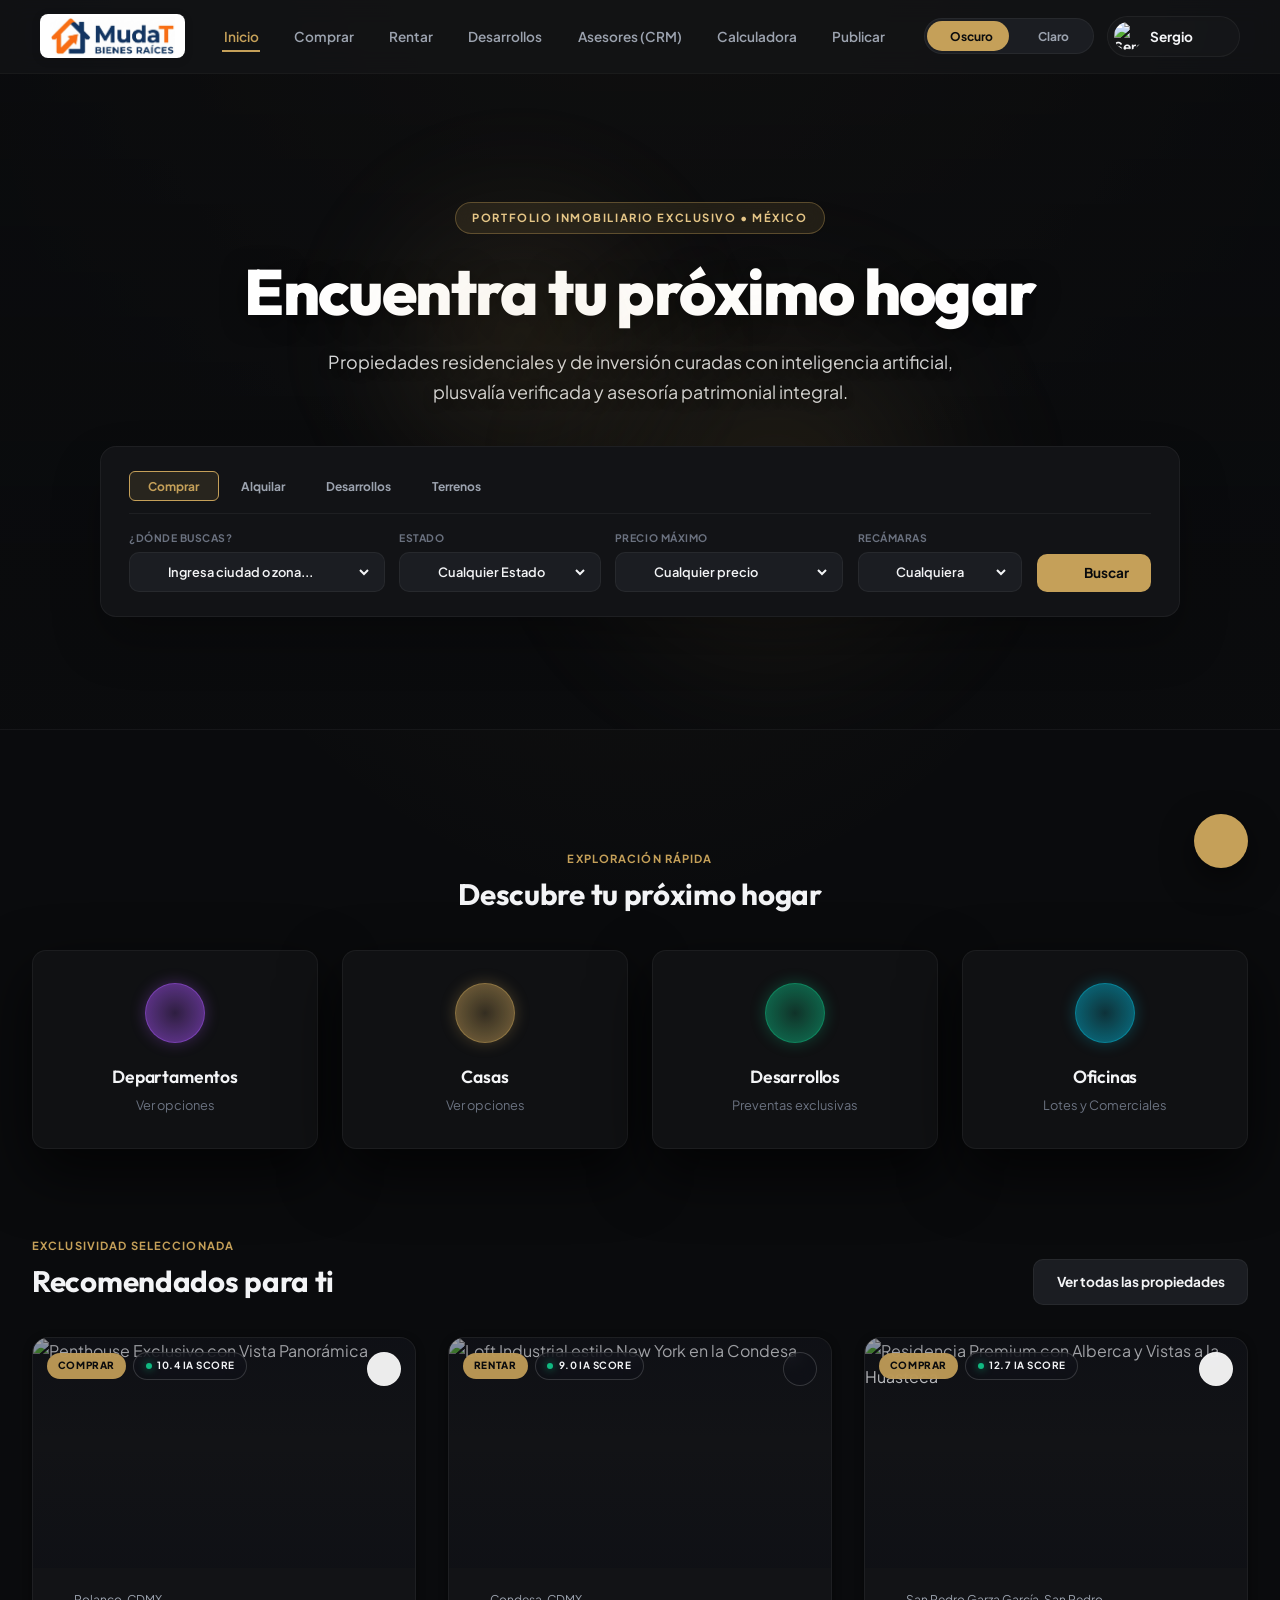
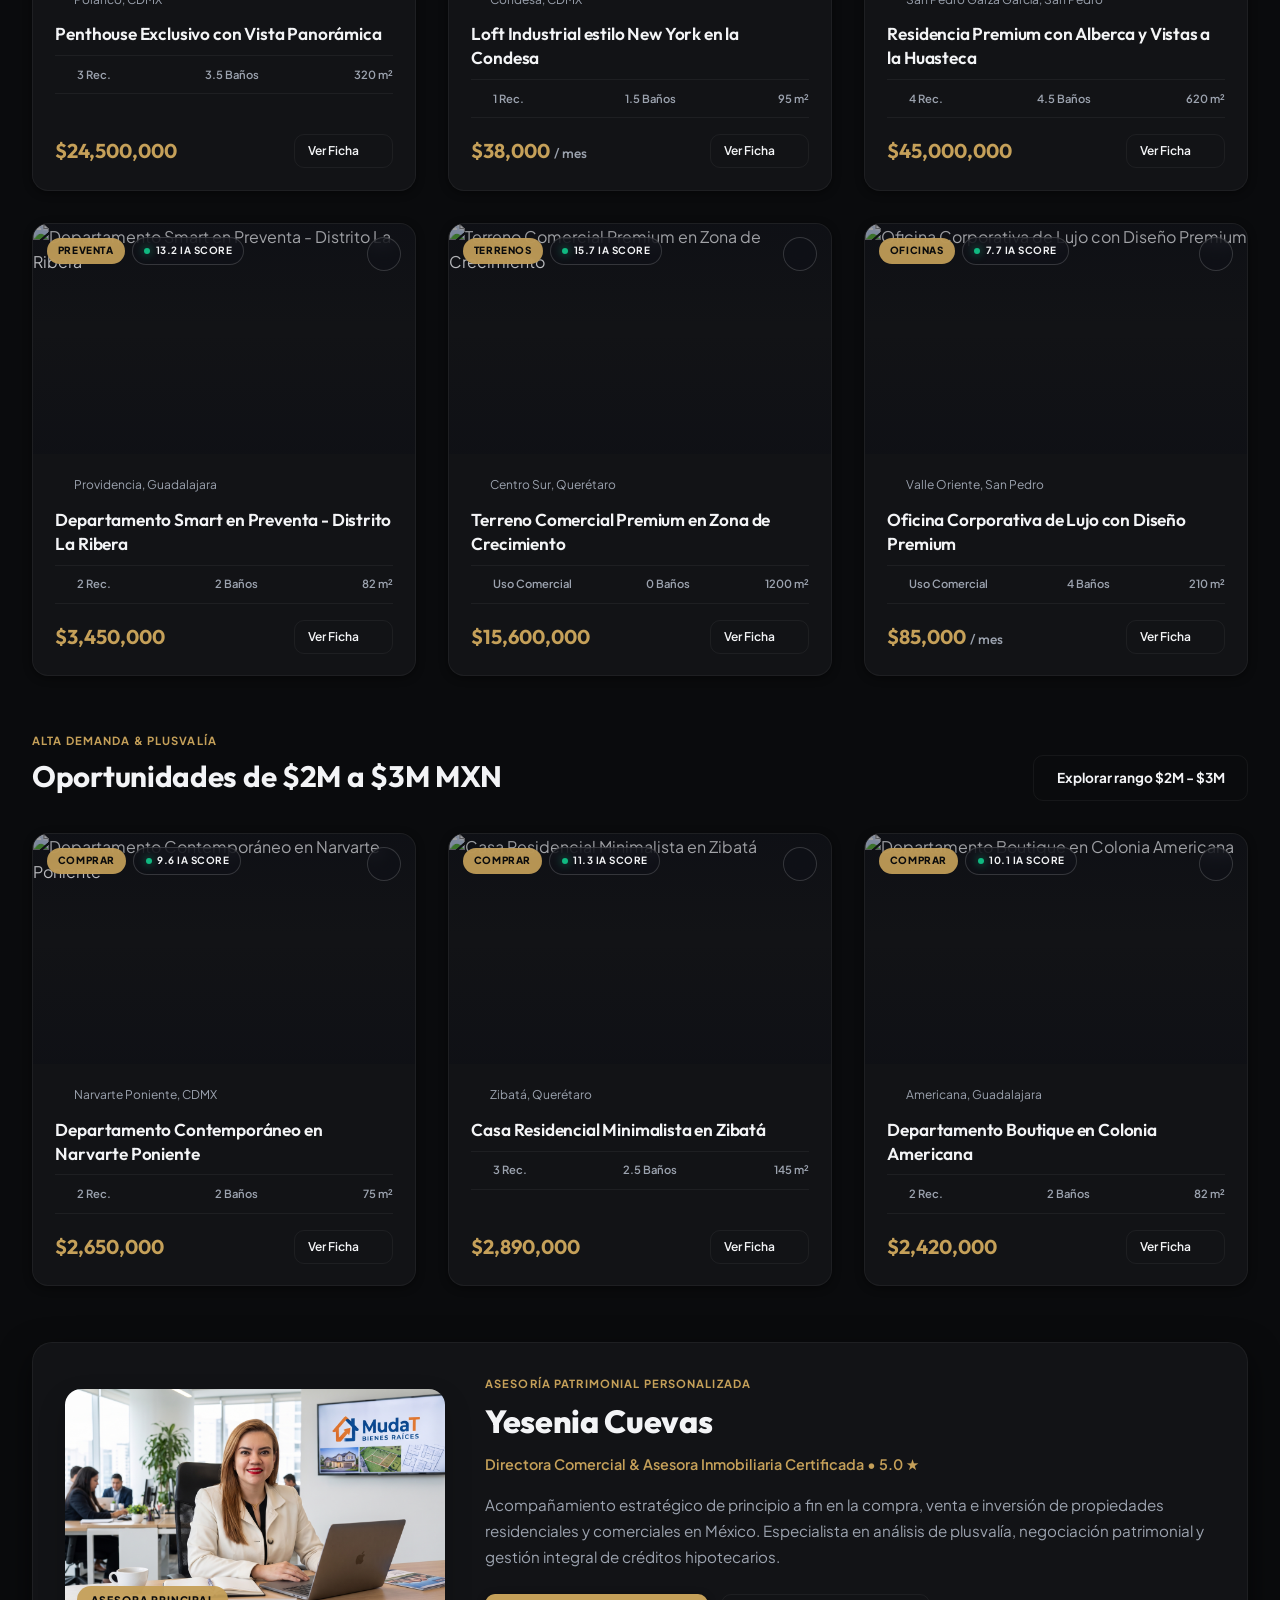
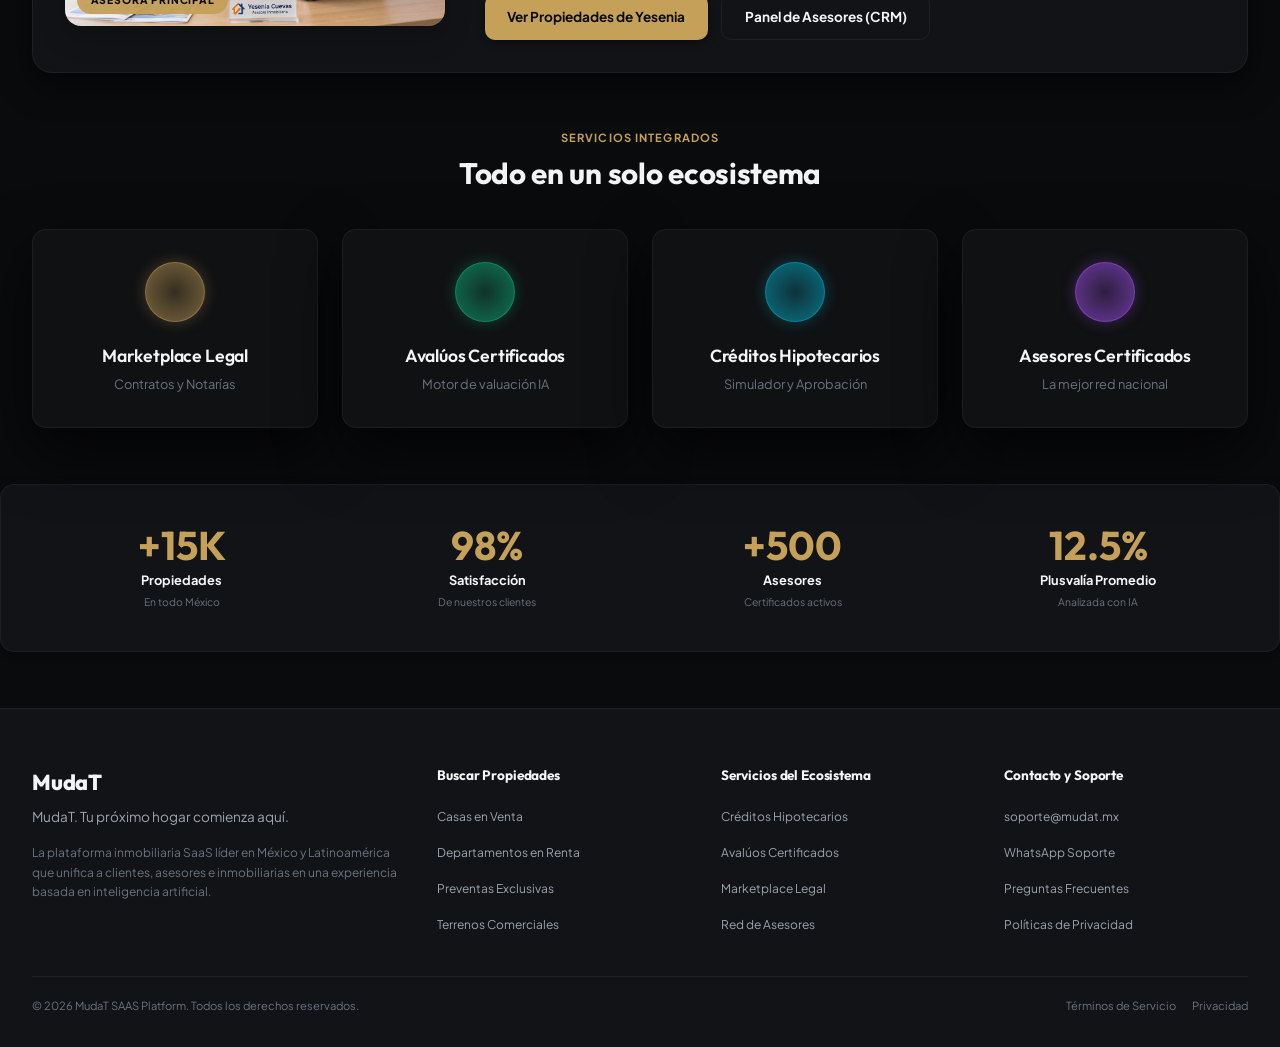
==== index.html @ 43e230b9 "fix: add complete responsive layout styles for PropertyDetail gallery, calculator, and advisor sideb" ====
<!DOCTYPE html>
<html lang="es">
<head>
  <meta charset="UTF-8">
  <meta name="viewport" content="width=device-width, initial-scale=1.0, viewport-fit=cover">
  <title>MudaT - Tu próximo hogar comienza aquí</title>
  <meta name="description" content="Portal inmobiliario exclusivo en México. Propiedades residenciales y de inversión con análisis de plusvalía por IA y asesoría patrimonial certificada.">

  <!-- Open Graph / WhatsApp / Social Share Preview -->
  <meta property="og:type" content="website">
  <meta property="og:site_name" content="MudaT Bienes Raíces">
  <meta property="og:title" content="MudaT Bienes Raíces — Tu próximo hogar comienza aquí">
  <meta property="og:description" content="Propiedades residenciales y de inversión curadas con inteligencia artificial, plusvalía verificada y asesoría patrimonial certificada en México.">
  <meta property="og:url" content="https://arcano3ai.github.io/MudaT/">
  <meta property="og:image" content="https://arcano3ai.github.io/MudaT/assets/images/og-mudat-whatsapp.jpg">
  <meta property="og:image:secure_url" content="https://arcano3ai.github.io/MudaT/assets/images/og-mudat-whatsapp.jpg">
  <meta property="og:image:type" content="image/jpeg">
  <meta property="og:image:width" content="1200">
  <meta property="og:image:height" content="630">
  <meta property="og:image:alt" content="MudaT Bienes Raíces - Tu próximo hogar comienza aquí">

  <!-- Twitter Card -->
  <meta name="twitter:card" content="summary_large_image">
  <meta name="twitter:title" content="MudaT Bienes Raíces — Tu próximo hogar comienza aquí">
  <meta name="twitter:description" content="Propiedades residenciales y de inversión con análisis de plusvalía por IA en México.">
  <meta name="twitter:image" content="https://arcano3ai.github.io/MudaT/assets/images/og-mudat-whatsapp.jpg">

  <link rel="icon" href="data:image/svg+xml,<svg xmlns='http://www.w3.org/2000/svg' viewBox='0 0 100 100'><rect width='100' height='100' rx='20' fill='%236366f1'/><text x='50%25' y='65%25' font-size='60' font-weight='bold' fill='white' text-anchor='middle' font-family='sans-serif'>M</text></svg>">
  <!-- Schema.org SEO Structured Data for Real Estate -->
  <script type="application/ld+json">
    {
      "@context": "https://schema.org",
      "@type": "RealEstateAgent",
      "name": "MudaT",
      "image": "https://images.unsplash.com/photo-1600596542815-ffad4c1539a9?auto=format&fit=crop&w=600&q=80",
      "@id": "https://mudat.mx",
      "url": "https://mudat.mx",
      "telephone": "+525512345678",
      "priceRange": "$$$",
      "address": {
        "@type": "PostalAddress",
        "streetAddress": "Campos Elíseos 180",
        "addressLocality": "CDMX",
        "addressRegion": "CDMX",
        "postalCode": "11560",
        "addressCountry": "MX"
      },
      "geo": {
        "@type": "GeoCoordinates",
        "latitude": 19.4300,
        "longitude": -99.1950
      },
      "openingHoursSpecification": {
        "@type": "OpeningHoursSpecification",
        "dayOfWeek": [
          "Monday",
          "Tuesday",
          "Wednesday",
          "Thursday",
          "Friday",
          "Saturday"
        ],
        "opens": "09:00",
        "closes": "18:00"
      }
    }
  </script>
  <link rel="stylesheet" href="./style.css?v=20261116">
  <!-- Lucide Icons CDN -->
  <script src="https://unpkg.com/lucide@latest"></script>
</head>
<body class="dark-theme"> <!-- Dark Theme activado por defecto para estética premium -->

  <!-- Header -->
  <header>
    <div class="header-container">
      <a href="#inicio" class="logo-section" id="logo-link" aria-label="MudaT Bienes Raíces - Inicio">
        <img src="./assets/images/logo-mudat.jpg" alt="MudaT Bienes Raíces" class="brand-logo-img" height="44" style="max-height: 44px; width: auto;">
      </a>

      <!-- Menú de Navegación Dinámico -->
      <nav>
        <ul class="nav-links" id="main-nav">
          <li><a href="#inicio" class="nav-item active" data-view="home">Inicio</a></li>
          <li><a href="#comprar" class="nav-item" data-view="comprar">Comprar</a></li>
          <li><a href="#rentar" class="nav-item" data-view="rentar">Rentar</a></li>
          <li><a href="#desarrollos" class="nav-item" data-view="preventa">Desarrollos</a></li>
          <li><a href="#asesores" class="nav-item" data-view="crm">Asesores (CRM)</a></li>
          <li><a href="#calculadora" class="nav-item" data-view="calculator">Calculadora</a></li>
          <li><a href="#publicar" class="nav-item" data-view="publish">Publicar</a></li>
        </ul>
      </nav>

      <!-- Acciones de Usuario e Integraciones de Simulación SaaS -->
      <div class="header-actions">
        <!-- Modo Claro/Oscuro Conmutador Segmentado -->
        <div class="theme-switcher-capsule" id="theme-switcher" title="Cambiar Tema">
          <div class="theme-switcher-slider"></div>
          <button class="theme-btn active" id="theme-btn-dark" data-theme="dark">
            <i data-lucide="moon"></i> <span>Oscuro</span>
          </button>
          <button class="theme-btn" id="theme-btn-light" data-theme="light">
            <i data-lucide="sun"></i> <span>Claro</span>
          </button>
        </div>

        <!-- Botón de Inicio de Sesión Ultra-Premium -->
        <button class="btn-login-premium" id="login-btn">
          <i data-lucide="user" class="icon-inline"></i>
          <span>Iniciar sesión</span>
        </button>
        
        <!-- Botón de Menú Móvil Hamburguesa -->
        <button class="btn-icon" id="mobile-menu-toggle" title="Menú Navegación">
          <i data-lucide="menu"></i>
        </button>
      </div>
    </div>
  </header>

  <!-- Contenedor Principal de Vistas (SPA) -->
  <main id="app-root" class="fade-in"></main>

  <!-- Widget Flotante del Asistente IA -->
  <div class="ai-chatbot-widget" id="ai-chatbot">
    <button class="ai-chatbot-btn" id="ai-chatbot-toggle">
      <i data-lucide="message-square-code"></i>
    </button>
    <div class="ai-chatbot-window glass-premium glow-brand" id="ai-chatbot-window">
      <div class="ai-chat-header">
        <div class="ai-chat-title-group">
          <h4>Asistente Inteligente MudaT</h4>
          <p>Online • Powered by IA</p>
        </div>
        <button class="btn-icon ai-chat-close-btn" id="ai-chatbot-close">
          <i data-lucide="x"></i>
        </button>
      </div>
      <div class="ai-chat-body" id="ai-chat-body">
        <div class="chat-message bot">
          ¡Hola! Soy tu asistente inteligente de MudaT. ¿En qué puedo ayudarte hoy?
          <br><br>
          Puedes preguntarme sobre:
          <br>• El costo de inmuebles en una zona.
          <br>• Créditos y simulaciones hipotecarias.
          <br>• Retornos de inversión (ROI).
          <br>• Plusvalías de colonias.
        </div>
      </div>
      <div class="chat-quick-replies" id="chat-quick-replies">
        <button class="quick-reply-btn" data-query="¿Qué zona tiene mayor plusvalía?">¿Zonas con mayor plusvalía?</button>
        <button class="quick-reply-btn" data-query="¿Cómo calculo mi mensualidad hipotecaria?">¿Cómo calcular mensualidad?</button>
        <button class="quick-reply-btn" data-query="¿Cuál es el retorno de inversión (ROI) promedio?">¿ROI promedio?</button>
      </div>
      <div class="ai-chat-footer">
        <input type="text" class="ai-chat-input" id="ai-chat-input" placeholder="Pregúntale a la IA...">
        <button class="btn btn-primary btn-sm" id="ai-chat-send">
          <i data-lucide="send"></i>
        </button>
      </div>
    </div>
  </div>

  <!-- Footer -->
  <footer>
    <div class="footer-container">
      <div class="footer-about">
        <h3>MudaT</h3>
        <p class="text-secondary font-sm margin-bottom-md">MudaT. Tu próximo hogar comienza aquí.</p>
        <p class="text-muted font-xs">La plataforma inmobiliaria SaaS líder en México y Latinoamérica que unifica a clientes, asesores e inmobiliarias en una experiencia basada en inteligencia artificial.</p>
      </div>
      <div class="footer-column">
        <h4>Buscar Propiedades</h4>
        <ul>
          <li><a href="#comprar">Casas en Venta</a></li>
          <li><a href="#rentar">Departamentos en Renta</a></li>
          <li><a href="#desarrollos">Preventas Exclusivas</a></li>
          <li><a href="#inicio">Terrenos Comerciales</a></li>
        </ul>
      </div>
      <div class="footer-column">
        <h4>Servicios del Ecosistema</h4>
        <ul>
          <li><a href="#calculadora">Créditos Hipotecarios</a></li>
          <li><a href="#avaluos">Avalúos Certificados</a></li>
          <li><a href="#legal">Marketplace Legal</a></li>
          <li><a href="#asesores">Red de Asesores</a></li>
        </ul>
      </div>
      <div class="footer-column">
        <h4>Contacto y Soporte</h4>
        <ul>
          <li><a href="mailto:soporte@mudat.mx">soporte@mudat.mx</a></li>
          <li><a href="https://wa.me/525512345678" target="_blank">WhatsApp Soporte</a></li>
          <li><a href="#inicio">Preguntas Frecuentes</a></li>
          <li><a href="#inicio">Políticas de Privacidad</a></li>
        </ul>
      </div>
    </div>
    <div class="footer-bottom">
      <p>&copy; 2026 MudaT SAAS Platform. Todos los derechos reservados.</p>
      <div class="display-flex gap-md">
        <a href="#">Términos de Servicio</a>
        <a href="#">Privacidad</a>
      </div>
    </div>
  </footer>

  <!-- Modal de Inicio de Sesión Premium -->
  <div id="login-modal" class="login-modal-overlay display-none">
    <div class="login-modal-card glass-premium glow-brand">
      <button id="close-login-btn" class="login-modal-close-btn">&times;</button>
      <h3 class="login-modal-title">Acceso Exclusivo MudaT</h3>
      <p class="login-modal-subtitle">Inicia sesión en tu cuenta PropTech o ingresa rápido seleccionando un perfil de demostración.</p>
      
      <form id="login-form" class="pub-form" style="border:none; padding:0; background:transparent; margin-bottom:1.5rem;">
        <div class="filter-group">
          <label>Usuario o Correo Electrónico</label>
          <input type="text" class="filter-input" placeholder="Yesenia Cuevas" id="login-email" required>
        </div>
        <div class="filter-group" style="margin-top:1rem;">
          <label>Contraseña</label>
          <input type="password" class="filter-input" placeholder="••••••••" id="login-password" required>
        </div>
        <p id="login-error-msg" class="display-none" style="color:#ef4444; font-size:0.8rem; font-weight:600; margin-top:0.75rem;"></p>
        <button type="submit" class="btn btn-primary btn-full-width" style="margin-top:1.25rem;">Ingresar Seguro</button>
      </form>

      <div class="login-divider"><span>O INGRESAR CON PERFIL DEMO</span></div>

      <div class="demo-profiles-row">
        <div class="demo-profile-badge" data-demo-role="client">
          <img src="https://images.unsplash.com/photo-1535713875002-d1d0cf377fde?auto=format&fit=crop&w=150&q=80" alt="Sergio">
          <span>Cliente</span>
        </div>
        <div class="demo-profile-badge" data-demo-role="advisor">
          <img src="./assets/images/asesora-yesenia-cuevas.jpg" alt="Yesenia Cuevas">
          <span>Asesora CRM</span>
        </div>
        <div class="demo-profile-badge" data-demo-role="admin">
          <img src="https://images.unsplash.com/photo-1472099645785-5658abf4ff4e?auto=format&fit=crop&w=150&q=80" alt="Admin">
          <span>Admin SaaS</span>
        </div>
      </div>
    </div>
  </div>

  <!-- App Entrypoint Script -->
  <script type="module" src="./app.js?v=20261116"></script>
</body>
</html>
---- style.css ----
/* ==========================================================================
   MudaT - Sistema de Estilos Premium Sobrio (Champagne Gold & Charcoal)
   ========================================================================== */

@import url('https://fonts.googleapis.com/css2?family=Outfit:wght@300;400;500;600;700;800;900&family=Plus+Jakarta+Sans:wght@300;400;500;600;700;800&display=swap');

/* Variables del Sistema de Diseño (Design Tokens) */
:root {
  --font-title: 'Outfit', sans-serif;
  --font-body: 'Plus Jakarta Sans', sans-serif;

  /* Alabaster & Warm Zinc Light Theme */
  --bg-primary: #fafafa;
  --bg-secondary: #ffffff;
  --bg-card: #ffffff;
  --bg-input: #f4f4f5;
  
  --text-primary: #18181b;
  --text-secondary: #52525b;
  --text-muted: #a1a1aa;
  
  --color-brand: #a37f3f; /* Champagne Gold (Warm) */
  --color-brand-hover: #8c6a30;
  --color-brand-glow: rgba(163, 127, 63, 0.06);
  
  --color-success: #059669; /* Muted Emerald */
  --color-success-hover: #047857;
  --color-success-glow: rgba(5, 150, 105, 0.08);
  
  --color-warning: #d97706;
  --color-danger: #dc2626;
  --color-accent: #71717a; /* Muted Zinc */
  --color-accent-hover: #52525b;
  --color-accent-glow: rgba(113, 113, 122, 0.08);
  
  --border-color: rgba(24, 24, 27, 0.08);
  --border-focus: #a37f3f;
  --border-glow: rgba(163, 127, 63, 0.15);
  
  --shadow-sm: 0 1px 3px rgba(0, 0, 0, 0.02), 0 1px 2px rgba(0, 0, 0, 0.04);
  --shadow-md: 0 4px 16px rgba(0, 0, 0, 0.03), 0 2px 4px rgba(0, 0, 0, 0.02);
  --shadow-lg: 0 16px 36px rgba(0, 0, 0, 0.04), 0 4px 12px rgba(0, 0, 0, 0.02);
  
  --border-radius-sm: 6px;
  --border-radius-md: 10px;
  --border-radius-lg: 14px; /* More executive geometry */
  --border-radius-pill: 9999px;
  
  --glass-bg: rgba(255, 255, 255, 0.85);
  --glass-border: rgba(255, 255, 255, 0.4);
  --glass-blur: blur(12px);

  --transition-fast: 0.15s cubic-bezier(0.16, 1, 0.3, 1);
  --transition-normal: 0.25s cubic-bezier(0.16, 1, 0.3, 1);
  --transition-slow: 0.5s cubic-bezier(0.16, 1, 0.3, 1);
}

/* Modo Oscuro Corporativo Onyx */
body.dark-theme {
  --bg-primary: #0a0b0d; /* Pure Obsidian Black */
  --bg-secondary: #121316; /* Deep Onyx Card */
  --bg-card: #121316;
  --bg-input: #1b1d22;
  
  --text-primary: #f3f4f6;
  --text-secondary: #9ca3af;
  --text-muted: #6b7280;
  
  --color-brand: #c5a059; /* Champagne Gold (Elegant Dark) */
  --color-brand-hover: #b28e46;
  --color-brand-glow: rgba(197, 160, 89, 0.12);
  
  --color-success: #10b981;
  --color-success-hover: #059669;
  --color-accent: #4b5563; /* Charcoal Grey */
  --color-accent-hover: #6b7280;
  --color-accent-glow: rgba(75, 85, 99, 0.12);
  
  --border-color: rgba(255, 255, 255, 0.05);
  --border-focus: #c5a059;
  --border-glow: rgba(197, 160, 89, 0.2);
  
  --shadow-sm: 0 2px 8px rgba(0, 0, 0, 0.45);
  --shadow-md: 0 12px 32px rgba(0, 0, 0, 0.55);
  --shadow-lg: 0 24px 60px rgba(0, 0, 0, 0.7);
  
  --glass-bg: rgba(18, 19, 22, 0.85);
  --glass-border: rgba(255, 255, 255, 0.03);
}

/* Reset y Estructura Global */
* {
  margin: 0;
  padding: 0;
  box-sizing: border-box;
}

/* Clases de Asistencia Estética Premium */
.glass-premium {
  background: var(--glass-bg);
  backdrop-filter: var(--glass-blur);
  -webkit-backdrop-filter: var(--glass-blur);
  border: 1px solid var(--glass-border);
  box-shadow: var(--shadow-lg);
}

.glow-brand {
  position: relative;
}
.glow-brand::before {
  content: '';
  position: absolute;
  top: 0; left: 0; right: 0; bottom: 0;
  border-radius: inherit;
  box-shadow: 0 0 25px var(--color-brand-glow);
  opacity: 0;
  transition: opacity var(--transition-normal);
  z-index: -1;
}
.glow-brand:hover::before {
  opacity: 1;
}

.hero-glow-1 {
  position: absolute;
  top: 10%;
  left: 25%;
  width: 400px;
  height: 400px;
  background: radial-gradient(circle, var(--color-brand-glow) 0%, transparent 70%);
  filter: blur(40px);
  z-index: 0;
  pointer-events: none;
}
.hero-glow-2 {
  position: absolute;
  top: 25%;
  right: 20%;
  width: 500px;
  height: 500px;
  background: radial-gradient(circle, var(--color-brand-glow) 0%, transparent 70%);
  filter: blur(50px);
  z-index: 0;
  pointer-events: none;
}

html {
  overflow-x: hidden;
  max-width: 100%;
}

body {
  font-family: var(--font-body);
  background-color: var(--bg-primary);
  color: var(--text-primary);
  line-height: 1.6;
  transition: background-color var(--transition-normal), color var(--transition-normal);
  display: flex;
  flex-direction: column;
  min-height: 100vh;
  overflow-x: hidden;
  max-width: 100%;
  background-image: radial-gradient(ellipse 80% 45% at 50% -10%, var(--color-brand-glow), transparent 70%);
}

h1, h2, h3, h4, h5, h6 {
  font-family: var(--font-title);
  font-weight: 600;
  letter-spacing: -0.01em;
}

a {
  color: inherit;
  text-decoration: none;
  transition: color var(--transition-fast);
}

button, input, select, textarea {
  font-family: inherit;
  font-size: inherit;
  color: inherit;
  background: none;
  border: none;
  outline: none;
}

button {
  cursor: pointer;
}

/* Scrollbars */
::-webkit-scrollbar {
  width: 6px;
  height: 6px;
}
::-webkit-scrollbar-track {
  background: var(--bg-primary);
}
::-webkit-scrollbar-thumb {
  background: var(--border-color);
  border-radius: var(--border-radius-pill);
}
::-webkit-scrollbar-thumb:hover {
  background: var(--color-brand);
}

/* ==========================================================================
   Header Glassmorphism Sobrio
   ========================================================================== */
header {
  position: sticky;
  top: 0;
  z-index: 100;
  background: var(--glass-bg);
  backdrop-filter: var(--glass-blur);
  -webkit-backdrop-filter: var(--glass-blur);
  border-bottom: 1px solid var(--glass-border);
  transition: all var(--transition-normal);
}

.header-container {
  display: flex;
  justify-content: space-between;
  align-items: center;
  max-width: 1440px;
  margin: 0 auto;
  padding: 0.9rem 2.5rem;
  gap: 1.5rem;
}

.header-actions {
  display: flex;
  align-items: center;
  gap: 0.85rem;
  flex-shrink: 0;
}

#mobile-menu-toggle {
  display: none;
}

.logo-section {
  display: flex;
  align-items: center;
  gap: 0.65rem;
}

.brand-logo-img {
  height: 44px;
  width: auto;
  border-radius: 8px;
  background: #ffffff;
  padding: 3px 10px;
  object-fit: contain;
  box-shadow: 0 2px 10px rgba(0, 0, 0, 0.12);
  transition: transform var(--transition-fast);
}

.logo-section:hover .brand-logo-img {
  transform: scale(1.02);
}

.logo-icon {
  width: 38px;
  height: 38px;
  background: var(--color-brand);
  border-radius: 6px;
  display: flex;
  align-items: center;
  justify-content: center;
  color: var(--bg-primary);
  font-family: var(--font-title);
  font-weight: 800;
  font-size: 1.35rem;
}

.logo-text {
  font-family: var(--font-title);
  font-size: 1.45rem;
  font-weight: 800;
  color: var(--text-primary);
}

.logo-slogan {
  font-size: 0.6rem;
  color: var(--text-muted);
  font-weight: 700;
  text-transform: uppercase;
  letter-spacing: 0.05em;
}

.nav-links {
  display: flex;
  gap: 2rem;
  align-items: center;
  list-style: none;
}

.nav-links a {
  font-size: 0.85rem;
  font-weight: 600;
  color: var(--text-secondary);
  padding: 0.4rem 0.1rem;
  position: relative;
}

.nav-links a:hover, .nav-links a.active {
  color: var(--color-brand);
}

.nav-links a::after {
  content: '';
  position: absolute;
  bottom: 0;
  left: 0;
  width: 0;
  height: 2px;
  background: var(--color-brand);
  transition: width var(--transition-fast);
}

.nav-links a.active::after, .nav-links a:hover::after {
  width: 100%;
}

/* ==========================================================================
   Botones Tradicionales Premium
   ========================================================================== */
.btn {
  display: inline-flex;
  align-items: center;
  justify-content: center;
  gap: 0.5rem;
  padding: 0.7rem 1.4rem;
  font-weight: 700;
  font-size: 0.85rem;
  border-radius: var(--border-radius-md);
  transition: all var(--transition-fast);
  text-align: center;
}

.btn-primary {
  background: var(--color-brand);
  color: var(--bg-primary);
  box-shadow: var(--shadow-sm);
}

.btn-primary:hover {
  background: var(--color-brand-hover);
  transform: translateY(-1px);
}

.btn-secondary {
  background: var(--bg-input);
  color: var(--text-primary);
  border: 1px solid var(--border-color);
}

.btn-secondary:hover {
  background: var(--border-color);
  transform: translateY(-1px);
}

.btn-success {
  background: var(--color-success);
  color: white;
}

.btn-success:hover {
  background: var(--color-success-hover);
  transform: translateY(-1px);
}

.btn-outline {
  border: 1px solid var(--border-color);
  color: var(--text-primary);
  background: transparent;
}

.btn-outline:hover {
  border-color: var(--color-brand);
  color: var(--color-brand);
  background: var(--color-brand-glow);
  transform: translateY(-1px);
}

.btn-icon {
  width: 36px;
  height: 36px;
  border-radius: 8px;
  display: flex;
  align-items: center;
  justify-content: center;
  background: var(--bg-input);
  border: 1px solid var(--border-color);
  color: var(--text-secondary);
  transition: all var(--transition-fast);
}

.btn-icon:hover {
  border-color: var(--color-brand);
  color: var(--color-brand);
}

/* Conmutador de Temas Capsule */
.theme-switcher-capsule {
  position: relative;
  display: flex;
  align-items: center;
  background: var(--bg-input);
  border: 1px solid var(--border-color);
  border-radius: var(--border-radius-pill);
  padding: 2px;
  width: 170px;
  height: 36px;
  cursor: pointer;
}

.theme-switcher-slider {
  position: absolute;
  top: 2px;
  left: 2px;
  width: 82px;
  height: 30px;
  background: var(--color-brand);
  border-radius: var(--border-radius-pill);
  transition: transform var(--transition-normal);
  z-index: 1;
}

body:not(.dark-theme) .theme-switcher-slider {
  transform: translateX(82px);
}

.theme-btn {
  flex: 1;
  display: flex;
  align-items: center;
  justify-content: center;
  gap: 0.4rem;
  font-size: 0.75rem;
  font-weight: 700;
  color: var(--text-secondary);
  z-index: 2;
  transition: color var(--transition-normal);
  height: 100%;
}

.theme-btn.active {
  color: var(--bg-primary) !important;
}

/* User Profile Trigger Dropdown */
.user-profile-menu {
  display: flex;
  align-items: center;
  gap: 0.65rem;
  padding: 0.3rem 0.75rem 0.3rem 0.3rem;
  border-radius: var(--border-radius-pill);
  background: var(--bg-input);
  border: 1px solid var(--border-color);
  cursor: pointer;
  position: relative;
}

.user-profile-menu:hover {
  border-color: var(--color-brand);
}

.user-avatar {
  width: 28px;
  height: 28px;
  border-radius: 50%;
  object-fit: cover;
  border: 1px solid var(--color-brand);
}

.user-info {
  display: flex;
  flex-direction: column;
  line-height: 1.2;
}

.user-name {
  font-weight: 700;
  font-size: 0.75rem;
}

.user-role {
  font-size: 0.6rem;
  color: var(--text-muted);
}

/* Role Dropdown Options */
.role-dropdown {
  position: absolute;
  top: calc(100% + 10px);
  right: 0;
  background: var(--bg-secondary);
  border: 1px solid var(--border-color);
  border-radius: var(--border-radius-md);
  padding: 0.5rem;
  width: 220px;
  box-shadow: var(--shadow-md);
  display: none;
  flex-direction: column;
  gap: 0.25rem;
  z-index: 10;
}

.role-dropdown.active {
  display: flex;
}

.role-option {
  display: flex;
  align-items: center;
  gap: 0.65rem;
  padding: 0.5rem;
  border-radius: var(--border-radius-sm);
  transition: background var(--transition-fast);
  cursor: pointer;
}

.role-option:hover {
  background: var(--bg-input);
}

.role-option i {
  color: var(--color-brand);
}

/* ==========================================================================
   Hero y Buscador Inteligente
   ========================================================================== */
.hero-section {
  position: relative;
  display: flex;
  flex-direction: column;
  align-items: center;
  justify-content: center;
  text-align: center;
  padding: 8rem 2rem 7rem;
  width: 100vw;
  margin-left: calc(-50vw + 50%);
  margin-right: calc(-50vw + 50%);
  overflow: hidden;
  background: linear-gradient(rgba(10, 11, 13, 0.72), rgba(10, 11, 13, 0.95)),
              url('https://images.unsplash.com/photo-1600596542815-ffad4c1539a9?auto=format&fit=crop&w=1600&q=80') center/cover no-repeat;
  border-bottom: 1px solid rgba(255, 255, 255, 0.05);
}

.hero-eyebrow {
  display: inline-flex;
  align-items: center;
  gap: 0.45rem;
  font-size: 0.7rem;
  font-weight: 700;
  letter-spacing: 0.14em;
  text-transform: uppercase;
  color: #e5c687;
  background: rgba(197, 160, 89, 0.12);
  border: 1px solid rgba(197, 160, 89, 0.35);
  padding: 0.4rem 1.05rem;
  border-radius: var(--border-radius-pill);
  margin-bottom: 1.4rem;
  backdrop-filter: blur(8px);
}

.hero-title {
  font-size: 4rem;
  font-weight: 800;
  line-height: 1.1;
  letter-spacing: -0.025em;
  color: #ffffff;
  margin-bottom: 1.25rem;
  text-shadow: 0 4px 24px rgba(0, 0, 0, 0.55);
}

.hero-subtitle {
  font-size: 1.12rem;
  color: rgba(243, 244, 246, 0.88);
  max-width: 680px;
  margin-bottom: 2.5rem;
  line-height: 1.65;
  text-shadow: 0 2px 10px rgba(0, 0, 0, 0.5);
}

.search-widget {
  background: var(--bg-secondary);
  border: 1px solid var(--border-color);
  border-radius: 16px;
  padding: 1.5rem 1.75rem;
  box-shadow: 0 24px 48px rgba(0, 0, 0, 0.25);
  width: 100%;
  max-width: 1080px;
}

.search-tabs {
  display: flex;
  gap: 0.25rem;
  border-bottom: 1px solid var(--border-color);
  padding-bottom: 0.75rem;
  margin-bottom: 1rem;
  overflow-x: auto;
  scrollbar-width: none;
}

.search-tab-btn {
  padding: 0.4rem 1.15rem;
  font-size: 0.75rem;
  font-weight: 700;
  border-radius: var(--border-radius-sm);
  transition: all var(--transition-fast);
  color: var(--text-secondary);
}

.search-tab-btn:hover {
  color: var(--text-primary);
  background: var(--bg-input);
}

.search-tab-btn.active {
  background: var(--color-brand-glow);
  color: var(--color-brand);
  border: 1px solid var(--color-brand);
}

.search-fields {
  display: grid;
  grid-template-columns: 1.4fr 1.1fr 1.25fr 0.9fr auto;
  gap: 0.9rem;
  align-items: flex-end;
}

.search-field-group {
  display: flex;
  flex-direction: column;
  gap: 0.35rem;
  text-align: left;
}

.search-field-group label {
  font-size: 0.65rem;
  font-weight: 700;
  color: var(--text-muted);
  text-transform: uppercase;
  letter-spacing: 0.05em;
}

.search-input-wrapper {
  display: flex;
  align-items: center;
  gap: 0.5rem;
  background: var(--bg-input);
  border: 1px solid var(--border-color);
  border-radius: var(--border-radius-md);
  padding: 0.6rem 0.75rem;
  transition: all var(--transition-fast);
}

.search-input-wrapper:focus-within {
  border-color: var(--color-brand);
  background: var(--bg-secondary);
}

.search-input-wrapper select {
  width: 100%;
  font-size: 0.8rem;
  font-weight: 600;
  color: var(--text-primary);
  cursor: pointer;
}

.search-submit-btn {
  background: var(--color-brand);
  color: var(--bg-primary);
  padding: 0.65rem 1.4rem;
  border-radius: var(--border-radius-md);
  display: flex;
  align-items: center;
  justify-content: center;
  gap: 0.4rem;
  font-weight: 700;
  font-size: 0.85rem;
  height: 38px;
  transition: all var(--transition-fast);
}

.search-submit-btn:hover {
  background: var(--color-brand-hover);
}

/* ==========================================================================
   Propiedades y Tarjetas (Property Cards)
   ========================================================================== */
.section-container {
  max-width: 1280px;
  margin: 3.5rem auto;
  padding: 0 2rem;
}

.section-header {
  display: flex;
  justify-content: space-between;
  align-items: flex-end;
  margin-bottom: 2rem;
}

.section-tagline {
  font-size: 0.7rem;
  font-weight: 700;
  color: var(--color-brand);
  text-transform: uppercase;
  letter-spacing: 0.1em;
  margin-bottom: 0.2rem;
}

.section-title {
  font-size: 1.85rem;
  font-weight: 700;
}

.properties-grid {
  display: grid;
  grid-template-columns: repeat(auto-fill, minmax(320px, 1fr));
  gap: 2rem;
}

.property-card {
  background: var(--bg-secondary);
  border: 1px solid var(--border-color);
  border-radius: 16px;
  overflow: hidden;
  box-shadow: var(--shadow-sm);
  transition: transform 0.35s cubic-bezier(0.22, 1, 0.36, 1), box-shadow 0.35s ease, border-color 0.35s ease;
  display: flex;
  flex-direction: column;
  position: relative;
}

.property-card:hover {
  transform: translateY(-6px);
  box-shadow: 0 20px 40px rgba(0, 0, 0, 0.14);
  border-color: rgba(197, 160, 89, 0.45);
}

.property-img-wrapper {
  display: block;
  position: relative;
  height: 230px;
  overflow: hidden;
}

.property-img-wrapper::after {
  content: "";
  position: absolute;
  inset: 0;
  background: linear-gradient(
    to bottom,
    rgba(10, 12, 20, 0.42) 0%,
    rgba(10, 12, 20, 0) 45%,
    rgba(10, 12, 20, 0.35) 100%
  );
  pointer-events: none;
}

.property-img {
  width: 100%;
  height: 100%;
  object-fit: cover;
  transition: transform 0.65s cubic-bezier(0.22, 1, 0.36, 1);
}

.property-card:hover .property-img {
  transform: scale(1.06);
}

/* Fav Heart Button on Card */
.property-favorite-btn {
  position: absolute;
  top: 0.85rem;
  right: 0.85rem;
  width: 34px;
  height: 34px;
  border-radius: 50%;
  background: rgba(15, 17, 24, 0.55);
  backdrop-filter: blur(8px);
  border: 1px solid rgba(255, 255, 255, 0.16);
  color: #ffffff;
  display: flex;
  align-items: center;
  justify-content: center;
  z-index: 3;
  transition: all var(--transition-fast);
}

.property-favorite-btn:hover {
  background: rgba(15, 17, 24, 0.85);
  color: #ef4444;
  transform: scale(1.08);
}

.property-favorite-btn.active {
  color: #ef4444;
  background: rgba(255, 255, 255, 0.92);
}

.property-card-icon-heart {
  fill: var(--fav-heart-fill, none);
  transition: fill var(--transition-fast);
}

.property-favorite-btn.active .property-card-icon-heart {
  --fav-heart-fill: currentColor;
}

.property-badges-row {
  position: absolute;
  top: 0.85rem;
  left: 0.85rem;
  display: flex;
  align-items: center;
  gap: 0.45rem;
  z-index: 3;
}

.property-type-tag {
  background: rgba(197, 160, 89, 0.92);
  backdrop-filter: blur(6px);
  color: #0a0b0d;
  font-size: 0.62rem;
  font-weight: 800;
  padding: 0.32rem 0.7rem;
  border-radius: 9999px;
  text-transform: uppercase;
  letter-spacing: 0.06em;
}

.property-ia-badge {
  display: inline-flex;
  align-items: center;
  gap: 0.35rem;
  background: rgba(15, 17, 24, 0.68);
  backdrop-filter: blur(8px);
  border: 1px solid rgba(255, 255, 255, 0.16);
  color: #f3f4f6;
  font-size: 0.62rem;
  font-weight: 700;
  padding: 0.32rem 0.7rem;
  border-radius: 9999px;
  text-transform: uppercase;
  letter-spacing: 0.05em;
}

.ia-dot {
  width: 6px;
  height: 6px;
  border-radius: 50%;
  background: #10b981;
  box-shadow: 0 0 8px rgba(16, 185, 129, 0.75);
}

.property-content {
  padding: 1.35rem 1.4rem;
  display: flex;
  flex-direction: column;
  flex: 1;
}

.property-title {
  font-size: 1.08rem;
  font-weight: 600;
  margin-bottom: 0.55rem;
  line-height: 1.38;
  transition: color var(--transition-fast);
}

.property-card:hover .property-title {
  color: var(--color-brand);
}

.property-cta-btn {
  display: inline-flex;
  align-items: center;
  gap: 0.3rem;
  font-weight: 600;
}

.property-location {
  display: flex;
  align-items: center;
  gap: 0.3rem;
  font-size: 0.75rem;
  color: var(--text-secondary);
  margin-bottom: 0.85rem;
}

.property-specs {
  display: flex;
  justify-content: space-between;
  border-top: 1px solid var(--border-color);
  border-bottom: 1px solid var(--border-color);
  padding: 0.6rem 0;
  margin-bottom: 1rem;
}

.property-spec-item {
  display: flex;
  align-items: center;
  gap: 0.35rem;
  font-size: 0.7rem;
  font-weight: 600;
  color: var(--text-secondary);
}

.property-spec-item i {
  color: var(--color-accent);
}

.property-price-row {
  display: flex;
  justify-content: space-between;
  align-items: center;
  margin-top: auto;
}

.property-price {
  font-family: var(--font-title);
  font-size: 1.25rem;
  font-weight: 700;
  color: var(--color-brand);
}

.property-price-period {
  font-size: 0.85rem;
  font-weight: 500;
  color: var(--text-secondary);
}

/* ==========================================================================
   Sección del Ecosistema e Impacto (Métricas)
   ========================================================================== */
.ecosystem-section {
  background: var(--bg-secondary);
  border: 1px solid var(--border-color);
  border-radius: var(--border-radius-lg);
  padding: 3rem;
  box-shadow: var(--shadow-sm);
}

.ecosystem-grid {
  display: grid;
  grid-template-columns: 1.15fr 0.85fr;
  gap: 2.5rem;
  align-items: center;
}

.ecosystem-content h3 {
  font-size: 2rem;
  font-weight: 700;
  line-height: 1.2;
  margin-bottom: 1rem;
  color: var(--text-primary);
}

.ecosystem-description {
  color: var(--text-secondary);
  font-size: 0.9rem;
  line-height: 1.7;
  margin-bottom: 1.75rem;
}

.ecosystem-features-list {
  display: grid;
  grid-template-columns: 1fr 1fr;
  gap: 1rem;
}

.ecosystem-feature-item {
  display: flex;
  gap: 0.5rem;
  align-items: center;
  font-size: 0.85rem;
  font-weight: 700;
  color: var(--text-primary);
}

.ecosystem-feature-item i {
  color: var(--color-brand);
  width: 16px;
  height: 16px;
}

.ecosystem-preview-wrapper {
  position: relative;
  border-radius: var(--border-radius-md);
  overflow: hidden;
  border: 1px solid var(--border-color);
  aspect-ratio: 4 / 3;
}

.ecosystem-preview-img {
  width: 100%;
  height: 100%;
  object-fit: cover;
}

.metrics-section {
  background: var(--bg-secondary);
  border: 1px solid var(--border-color);
  border-radius: var(--border-radius-lg);
  padding: 2.5rem;
  box-shadow: var(--shadow-sm);
}

.metrics-grid {
  display: grid;
  grid-template-columns: repeat(4, 1fr);
  gap: 1.5rem;
  text-align: center;
}

.metric-item {
  display: flex;
  flex-direction: column;
  align-items: center;
}

.metric-number {
  font-family: var(--font-title);
  font-size: 2.5rem;
  font-weight: 700;
  line-height: 1;
  color: var(--color-brand);
  margin-bottom: 0.35rem;
}

.metric-label {
  font-size: 0.8rem;
  font-weight: 700;
  color: var(--text-primary);
  margin-bottom: 0.2rem;
}

.metric-desc {
  font-size: 0.65rem;
  color: var(--text-muted);
}

/* ==========================================================================
   Buscador Dividido (Search View)
   ========================================================================== */
.search-split-container {
  display: flex;
  height: calc(100vh - 76px);
  overflow: hidden;
}

.search-results-panel {
  width: 55%;
  height: 100%;
  overflow-y: auto;
  padding: 1.5rem;
  display: flex;
  flex-direction: column;
  gap: 1.5rem;
}

.search-map-panel {
  width: 45%;
  height: 100%;
  background: var(--bg-secondary);
  border-left: 1px solid var(--border-color);
  position: relative;
}

.vector-map-svg {
  width: 100%;
  height: 100%;
  background: var(--bg-primary);
}

.map-pin {
  position: absolute;
  transform: translate(-50%, -100%);
  background: var(--bg-secondary);
  color: var(--color-brand);
  border: 1px solid var(--color-brand);
  padding: 0.45rem 0.85rem;
  font-size: 0.8rem;
  font-weight: 700;
  border-radius: var(--border-radius-sm);
  box-shadow: var(--shadow-sm);
  cursor: pointer;
  transition: all var(--transition-fast);
}

.map-pin.active {
  background: var(--color-brand);
  color: var(--bg-primary);
  transform: translate(-50%, -100%) scale(1.05);
}

/* Popup / Info Window del Mapa */
.info-window {
  position: absolute;
  bottom: 2rem;
  left: 50%;
  transform: translateX(-50%);
  background: var(--bg-secondary);
  border: 1px solid var(--border-color);
  border-radius: var(--border-radius-md);
  padding: 0.75rem;
  width: 260px;
  box-shadow: var(--shadow-lg);
  z-index: 5;
  display: none; /* Hidden by default */
}

.info-window.active {
  display: block !important;
}

.info-window-img {
  width: 100%;
  height: 100px;
  object-fit: cover;
  border-radius: var(--border-radius-sm);
  margin-bottom: 0.5rem;
}

.info-window-title {
  font-size: 0.8rem;
  font-weight: 700;
  line-height: 1.3;
  margin-bottom: 0.2rem;
}

.info-window-meta {
  font-size: 0.7rem;
  color: var(--text-muted);
  margin-bottom: 0.5rem;
}

.info-window-footer {
  display: flex;
  justify-content: space-between;
  align-items: center;
}

.info-window-price {
  font-weight: 700;
  color: var(--color-brand);
  font-size: 0.95rem;
}

/* ==========================================================================
   Detalle de Propiedad (PropertyDetail View)
   ========================================================================== */
.prop-detail-header-row {
  display: flex;
  justify-content: space-between;
  align-items: flex-start;
  flex-wrap: wrap;
  gap: 1.5rem;
  margin-bottom: 1.5rem;
  border-bottom: 1px solid var(--border-color);
  padding-bottom: 1.25rem;
}

.prop-detail-main-title {
  font-size: 2rem;
  font-weight: 700;
  line-height: 1.25;
  margin-bottom: 0.4rem;
}

.prop-detail-address {
  font-size: 0.9rem;
  color: var(--text-secondary);
  display: flex;
  align-items: center;
  gap: 0.4rem;
}

.prop-detail-price-box {
  text-align: right;
}

.prop-detail-price-tagline {
  font-size: 0.7rem;
  color: var(--text-muted);
  text-transform: uppercase;
  font-weight: 700;
}

.prop-detail-price-val {
  font-family: var(--font-title);
  font-size: 2.25rem;
  font-weight: 700;
  color: var(--color-brand);
  line-height: 1.1;
}

/* Galería Mosaico Asimétrico */
.prop-detail-gallery-grid {
  display: grid;
  grid-template-columns: 2fr 1fr;
  gap: 0.75rem;
  border-radius: var(--border-radius-lg);
  overflow: hidden;
  margin-bottom: 2rem;
}

.prop-detail-gallery-main {
  height: 380px;
  overflow: hidden;
}

.prop-detail-gallery-side {
  display: grid;
  grid-template-rows: 1fr 1fr;
  gap: 0.75rem;
  height: 380px;
}

.prop-detail-gallery-thumb {
  height: 100%;
  overflow: hidden;
}

.prop-detail-gallery-img {
  width: 100%;
  height: 100%;
  object-fit: cover;
}

.prop-detail-split {
  display: grid;
  grid-template-columns: 1.4fr 0.6fr;
  gap: 2rem;
}

.prop-detail-content-box {
  background: var(--bg-secondary);
  border: 1px solid var(--border-color);
  border-radius: var(--border-radius-lg);
  padding: 1.5rem;
  box-shadow: var(--shadow-sm);
  display: flex;
  flex-direction: column;
  gap: 1.5rem;
}

.prop-detail-section-title {
  font-size: 1.25rem;
  font-weight: 700;
}

.prop-detail-desc-text {
  color: var(--text-secondary);
  font-size: 0.9rem;
  line-height: 1.7;
  white-space: pre-line;
}

.prop-detail-specs-grid {
  display: grid;
  grid-template-columns: repeat(auto-fit, minmax(130px, 1fr));
  gap: 0.75rem;
}

.prop-detail-spec-item {
  display: flex;
  align-items: center;
  gap: 0.65rem;
  background: var(--bg-input);
  border: 1px solid var(--border-color);
  padding: 0.65rem 0.85rem;
  border-radius: var(--border-radius-md);
}

.prop-detail-spec-icon-wrapper {
  color: var(--color-brand);
}

.prop-detail-spec-info {
  display: flex;
  flex-direction: column;
}

.prop-detail-spec-label {
  font-size: 0.6rem;
  color: var(--text-muted);
  text-transform: uppercase;
}

.prop-detail-spec-val {
  font-weight: 700;
  font-size: 0.85rem;
}

.prop-detail-amenities-grid {
  display: grid;
  grid-template-columns: repeat(auto-fit, minmax(140px, 1fr));
  gap: 0.75rem;
}

.prop-detail-amenity-item {
  display: flex;
  align-items: center;
  gap: 0.4rem;
  font-size: 0.8rem;
  font-weight: 600;
  color: var(--text-secondary);
}

/* Tour Virtual Minimal */
.tour-viewport {
  width: 100%;
  height: 320px;
  position: relative;
  background: #111317;
  display: flex;
  flex-direction: column;
  align-items: center;
  justify-content: center;
  overflow: hidden;
  color: white;
  border-radius: var(--border-radius-md);
  border: 1px solid var(--border-color);
}

.tour-circle-animation {
  width: 100px;
  height: 100px;
  border-radius: 50%;
  border: 1px solid var(--color-brand);
  display: flex;
  align-items: center;
  justify-content: center;
  background: rgba(197, 160, 89, 0.04);
}

.tour-icon {
  color: var(--color-brand);
}

.tour-instructions {
  font-size: 0.75rem;
  font-weight: 700;
  color: var(--text-muted);
  letter-spacing: 0.05em;
  text-transform: uppercase;
}

/* ==========================================================================
   Dashboard de Clientes (ClientPortal)
   ========================================================================== */
.client-dashboard-tab-title {
  font-size: 1.5rem;
  font-weight: 700;
  margin-bottom: 0.35rem;
}

.client-dashboard-tab-subtitle {
  font-size: 0.8rem;
  color: var(--text-secondary);
  margin-bottom: 1.5rem;
}

.client-dashboard-card-container {
  display: flex;
  flex-direction: column;
  gap: 1rem;
}

.client-dashboard-card {
  background: var(--bg-secondary);
  border: 1px solid var(--border-color);
  border-radius: var(--border-radius-md);
  padding: 1rem;
  display: flex;
  align-items: center;
  gap: 1.25rem;
  box-shadow: var(--shadow-sm);
  transition: all var(--transition-fast);
}

.client-dashboard-card:hover {
  border-color: var(--color-brand);
}

.client-dashboard-card-img {
  width: 90px;
  height: 65px;
  object-fit: cover;
  border-radius: var(--border-radius-sm);
}

.client-dashboard-card-info h4 {
  font-size: 0.9rem;
  font-weight: 700;
}

.client-dashboard-card-info .price {
  font-size: 1.05rem;
  font-weight: 700;
  color: var(--color-brand);
  margin-top: 0.15rem;
}

.client-dashboard-upload-box {
  border: 1px dashed var(--border-color);
  background: var(--bg-secondary);
  border-radius: var(--border-radius-lg);
  padding: 2.5rem 1.5rem;
  text-align: center;
  transition: all var(--transition-normal);
}

.client-dashboard-upload-box:hover {
  border-color: var(--color-brand);
}

.client-dashboard-upload-icon {
  width: 38px;
  height: 38px;
  color: var(--color-brand);
  margin-bottom: 0.75rem;
}

/* ==========================================================================
   Dashboard de Asesores e Hilos Kanban (Advisor Dashboard)
   ========================================================================== */
.crm-pipeline-container {
  display: flex;
  gap: 0.75rem;
  overflow-x: auto;
  padding: 0.5rem 0;
  height: calc(100vh - 220px);
}

.crm-column {
  flex: 0 0 280px;
  background: var(--bg-secondary);
  border: 1px solid var(--border-color);
  border-radius: var(--border-radius-md);
  padding: 0.85rem;
  display: flex;
  flex-direction: column;
  height: 100%;
}

.crm-column-title {
  font-size: 0.8rem;
  font-weight: 700;
  text-transform: uppercase;
  letter-spacing: 0.05em;
  margin-bottom: 0.85rem;
}

.crm-card {
  background: var(--bg-input);
  border: 1px solid var(--border-color);
  border-radius: var(--border-radius-md);
  padding: 0.85rem;
  box-shadow: var(--shadow-sm);
  margin-bottom: 0.6rem;
  cursor: grab;
  transition: all var(--transition-fast);
}

.crm-card:hover {
  border-color: var(--color-brand);
}

.crm-card h4 {
  font-size: 0.85rem;
  font-weight: 700;
  margin-bottom: 0.2rem;
}

/* ==========================================================================
   Widget de Chatbot de IA Flotante
   ========================================================================== */
.ai-chatbot-widget {
  position: fixed;
  bottom: 2rem;
  right: 2rem;
  z-index: 90;
}

.ai-chatbot-btn {
  width: 54px;
  height: 54px;
  border-radius: 50%;
  background: var(--color-brand);
  color: var(--bg-primary);
  display: flex;
  align-items: center;
  justify-content: center;
  box-shadow: var(--shadow-md);
  font-size: 1.5rem;
  transition: transform var(--transition-fast);
}

.ai-chatbot-btn:hover {
  transform: scale(1.03);
}

.ai-chatbot-window {
  position: absolute;
  bottom: calc(100% + 15px);
  right: 0;
  width: 340px;
  height: 460px;
  background: var(--bg-secondary);
  border: 1px solid var(--border-color);
  border-radius: var(--border-radius-lg);
  box-shadow: var(--shadow-lg);
  overflow: hidden;
  display: none;
  flex-direction: column;
  z-index: 100;
}

.ai-chatbot-window.active {
  display: flex;
}

.ai-chat-header {
  background: var(--color-brand);
  color: var(--bg-primary);
  padding: 1rem;
  display: flex;
  justify-content: space-between;
  align-items: center;
}

.ai-chat-title-group h4 {
  font-size: 0.9rem;
  font-weight: 700;
}

.ai-chat-title-group p {
  font-size: 0.6rem;
  opacity: 0.85;
}

.ai-chat-body {
  flex: 1;
  overflow-y: auto;
  padding: 1rem;
  display: flex;
  flex-direction: column;
  gap: 0.85rem;
}

.chat-message {
  padding: 0.65rem 0.85rem;
  border-radius: var(--border-radius-md);
  font-size: 0.75rem;
  max-width: 85%;
  line-height: 1.5;
}

.chat-message.bot {
  background: var(--bg-input);
  border-bottom-left-radius: 3px;
  align-self: flex-start;
}

.chat-message.user {
  background: var(--color-brand);
  color: var(--bg-primary);
  border-bottom-right-radius: 3px;
  align-self: flex-end;
}

.chat-quick-replies {
  display: flex;
  gap: 0.4rem;
  padding: 0.4rem 1rem;
  overflow-x: auto;
  scrollbar-width: none;
}

.quick-reply-btn {
  background: var(--bg-input);
  border: 1px solid var(--border-color);
  padding: 0.35rem 0.75rem;
  border-radius: var(--border-radius-pill);
  font-size: 0.65rem;
  font-weight: 700;
  white-space: nowrap;
  transition: all var(--transition-fast);
}

.quick-reply-btn:hover {
  border-color: var(--color-brand);
}

.ai-chat-footer {
  display: flex;
  gap: 0.4rem;
  padding: 0.75rem 1rem 1rem;
  border-top: 1px solid var(--border-color);
}

.ai-chat-input {
  flex: 1;
  background: var(--bg-input);
  border: 1px solid var(--border-color);
  border-radius: var(--border-radius-md);
  padding: 0.5rem 0.85rem;
  font-size: 0.75rem;
  color: var(--text-primary);
}

/* ==========================================================================
   Footer Estilizado
   ========================================================================== */
footer {
  background: var(--bg-secondary);
  border-top: 1px solid var(--border-color);
  padding: 3.5rem 2rem 2rem;
  margin-top: auto;
}

.footer-container {
  max-width: 1280px;
  margin: 0 auto 2.5rem;
  display: grid;
  grid-template-columns: 1.5fr repeat(3, 1fr);
  gap: 2.5rem;
}

.footer-about h3 {
  font-size: 1.35rem;
  font-weight: 800;
  margin-bottom: 0.4rem;
}

.footer-column h4 {
  font-size: 0.85rem;
  font-weight: 700;
  margin-bottom: 1rem;
  color: var(--text-primary);
}

.footer-column ul {
  list-style: none;
  display: flex;
  flex-direction: column;
  gap: 0.65rem;
}

.footer-column ul a {
  font-size: 0.75rem;
  color: var(--text-secondary);
}

.footer-column ul a:hover {
  color: var(--color-brand);
}

.footer-bottom {
  max-width: 1280px;
  margin: 0 auto;
  border-top: 1px solid var(--border-color);
  padding-top: 1.25rem;
  display: flex;
  justify-content: space-between;
  align-items: center;
  font-size: 0.7rem;
  color: var(--text-muted);
}

/* ==========================================================================
   Clases Utilitarias (Helpers)
   ========================================================================== */
.color-brand { color: var(--color-brand) !important; }
.color-success { color: var(--color-success) !important; }
.color-danger { color: var(--color-danger) !important; }
.text-muted { color: var(--text-muted) !important; }
.text-secondary { color: var(--text-secondary) !important; }
.btn-full-width { width: 100% !important; }
.margin-top-xs { margin-top: 0.25rem !important; }
.margin-top-sm { margin-top: 0.5rem !important; }
.margin-top-md { margin-top: 1rem !important; }
.margin-top-lg { margin-top: 1.5rem !important; }
.margin-bottom-xs { margin-bottom: 0.25rem !important; }
.margin-bottom-sm { margin-bottom: 0.5rem !important; }
.margin-bottom-md { margin-bottom: 1rem !important; }
.margin-bottom-lg { margin-bottom: 1.5rem !important; }
.icon-inline { vertical-align: middle; }
.icon-sm { width: 14px; height: 14px; }
.icon-md { width: 16px; height: 16px; }
.icon-lg { width: 18px; height: 18px; }
.icon-xl { width: 24px; height: 24px; }
.icon-xxl { width: 48px; height: 48px; }
.display-inline { display: inline-block !important; }
.text-center { text-align: center !important; }
.text-left { text-align: left !important; }
.padding-lg { padding: 2rem !important; }
.font-bold { font-weight: 700 !important; }
.font-semibold { font-weight: 600 !important; }
.font-sm { font-size: 0.85rem !important; }
.font-xs { font-size: 0.75rem !important; }
.display-block { display: block !important; }
.display-none { display: none !important; }
.margin-right-sm { margin-right: 0.5rem !important; }
.margin-left-sm { margin-left: 0.5rem !important; }
.gap-md { gap: 1rem !important; }
.gap-lg { gap: 2rem !important; }
.flex-direction-column { flex-direction: column !important; }
.color-warning { color: var(--color-warning) !important; }
.ai-chat-close-btn { border: none !important; background: transparent !important; color: white !important; }
.border-none { border: none !important; }
.padding-0 { padding: 0 !important; }
.btn-sm { padding: 0.4rem 0.85rem !important; font-size: 0.75rem !important; }
.flex-between { display: flex; justify-content: space-between; align-items: center; }
.display-flex { display: flex !important; }
.gap-sm { gap: 0.5rem !important; }
.flex-1 { flex: 1 !important; }

/* Animaciones simples */
@keyframes spin {
  from { transform: rotate(0deg); }
  to { transform: rotate(360deg); }
}

@keyframes typing-pulse {
  0%, 100% { transform: translateY(0); opacity: 0.4; }
  50% { transform: translateY(-3px); opacity: 1; }
}

.ai-pulse-dot {
  width: 4px;
  height: 4px;
  background-color: var(--text-primary);
  border-radius: 50%;
  display: inline-block;
  animation: typing-pulse 1s infinite ease-in-out;
}

.ai-pulse-dot:nth-child(1) { animation-delay: 0s; }
.ai-pulse-dot:nth-child(2) { animation-delay: 0.2s; margin-left: 2px; }
.ai-pulse-dot:nth-child(3) { animation-delay: 0.4s; margin-left: 2px; }

.typing-indicator {
  display: flex;
  align-items: center;
  justify-content: center;
  padding: 0.4rem 0.6rem;
  width: 45px;
}

/* ==========================================================================
   Media Queries Responsivas
   ========================================================================== */
@media (max-width: 968px) {
  #mobile-menu-toggle {
    display: flex;
  }

  header nav {
    position: absolute;
    top: 100%;
    left: 0;
    width: 100%;
    background: var(--bg-secondary);
    border-bottom: 1px solid var(--border-color);
    padding: 1.25rem;
    display: none;
    z-index: 99;
  }
  
  header nav.active {
    display: block;
  }
  
  .nav-links {
    flex-direction: column;
    align-items: flex-start;
    gap: 1rem;
  }
  
  .hero-title {
    font-size: 2.5rem;
  }
  
  .search-fields {
    grid-template-columns: 1fr 1fr;
  }
  
  .search-submit-btn {
    grid-column: span 2;
  }
  
  .ecosystem-grid {
    grid-template-columns: 1fr;
    gap: 2rem;
  }
  
  .metrics-grid {
    grid-template-columns: repeat(2, 1fr);
  }
  
  .prop-detail-split {
    grid-template-columns: 1fr;
  }
  
  .search-split-container {
    flex-direction: column-reverse;
    height: auto;
  }
  
  .search-results-panel, .search-map-panel {
    width: 100%;
  }
  
  .search-map-panel {
    height: 280px;
  }
}

@media (max-width: 640px) {
  /* Header compacto adaptado a iPhone (375px - 430px) */
  .header-container {
    padding: 0.7rem 1rem;
    gap: 0.5rem;
  }

  .brand-logo-img {
    height: 36px;
    padding: 3px 8px;
  }

  .header-actions {
    gap: 0.45rem;
  }

  .theme-switcher-capsule {
    width: 66px;
    height: 32px;
  }
  .theme-switcher-slider {
    width: 28px;
    height: 26px;
  }
  body:not(.dark-theme) .theme-switcher-slider {
    transform: translateX(32px);
  }
  .theme-btn span {
    display: none;
  }

  .header-user-badge {
    padding: 0.2rem 0.55rem 0.2rem 0.25rem;
    font-size: 0.75rem;
    gap: 0.35rem;
  }

  .header-user-badge img {
    width: 24px;
    height: 24px;
  }

  .btn-login-premium {
    padding: 0.4rem 0.75rem;
    font-size: 0.75rem;
  }

  .btn-icon {
    width: 32px;
    height: 32px;
  }

  /* Hero y Buscador en iPhone */
  .hero-section {
    padding: 3.25rem 1rem 5.5rem;
    width: 100%;
    margin-left: 0;
    margin-right: 0;
  }

  .hero-eyebrow {
    font-size: 0.6rem;
    letter-spacing: 0.1em;
    padding: 0.35rem 0.85rem;
    margin-bottom: 1rem;
  }

  .hero-title {
    font-size: 2.15rem;
    line-height: 1.15;
  }

  .hero-subtitle {
    font-size: 0.95rem;
    margin-bottom: 1.75rem;
  }

  .search-widget {
    padding: 1.1rem;
    border-radius: 14px;
  }

  .search-tabs {
    flex-wrap: wrap;
    gap: 0.3rem;
  }

  .search-tab-btn {
    padding: 0.35rem 0.75rem;
    font-size: 0.72rem;
  }

  .search-fields {
    grid-template-columns: 1fr;
    gap: 0.75rem;
  }
  
  .search-submit-btn {
    grid-column: span 1;
    width: 100%;
    justify-content: center;
  }

  /* Evitar auto-zoom de Safari en iPhone al tocar inputs/selects */
  .search-input-wrapper select,
  .filter-input,
  .filter-select,
  .ai-chat-input {
    font-size: 16px;
  }

  /* Secciones y Grids en iPhone */
  .section-container {
    padding: 2.5rem 1rem;
  }

  .categories-shortcuts-section {
    padding: 2.5rem 1rem 1.5rem;
  }

  .section-header {
    flex-direction: column;
    align-items: flex-start;
    gap: 0.85rem;
  }

  .section-title {
    font-size: 1.55rem;
  }

  .properties-grid {
    grid-template-columns: 1fr;
    gap: 1.25rem;
  }

  .categories-shortcuts-grid {
    grid-template-columns: repeat(2, 1fr);
    gap: 0.85rem;
  }

  .shortcut-card {
    padding: 1.25rem 0.85rem;
  }

  .shortcut-icon-circle {
    width: 48px;
    height: 48px;
    margin-bottom: 0.65rem;
  }

  .lead-advisor-banner {
    padding: 1.25rem;
    gap: 1.25rem;
  }

  .lead-advisor-name {
    font-size: 1.55rem;
  }

  .lead-advisor-actions {
    flex-direction: column;
  }

  .lead-advisor-actions .btn {
    width: 100%;
    justify-content: center;
  }
  
  .metrics-grid {
    grid-template-columns: repeat(2, 1fr);
    gap: 1rem;
  }

  /* Chatbot adaptado a iPhone */
  .ai-chatbot-widget {
    right: 0.85rem;
    bottom: 0.85rem;
  }

  .ai-chatbot-btn {
    width: 46px;
    height: 46px;
  }

  .ai-chatbot-window {
    width: calc(100vw - 2rem);
    right: 0;
    bottom: 4.25rem;
    max-height: 70vh;
  }
  
  .footer-container {
    grid-template-columns: 1fr;
    gap: 1.5rem;
    padding: 2.5rem 1rem;
  }
  
  .footer-bottom {
    flex-direction: column;
    gap: 0.75rem;
    text-align: center;
    padding: 1.25rem 1rem;
  }
}

/* ==========================================================================
   Atajos de Categorías Estilo Inmuebles24
   ========================================================================== */
.categories-shortcuts-section {
  padding: 4rem 2rem 2rem;
}

.categories-shortcuts-grid {
  display: grid;
  grid-template-columns: repeat(auto-fit, minmax(220px, 1fr));
  gap: 1.5rem;
  margin-top: 2rem;
}

.shortcut-card {
  display: flex;
  flex-direction: column;
  align-items: center;
  justify-content: center;
  text-align: center;
  padding: 2rem 1.5rem;
  border-radius: var(--border-radius-lg);
  transition: all var(--transition-normal);
  cursor: pointer;
  border: 1px solid rgba(255, 255, 255, 0.05);
}

.shortcut-card:hover {
  transform: translateY(-6px);
  border-color: var(--color-brand);
  box-shadow: 0 12px 30px rgba(197, 160, 89, 0.12);
}

.shortcut-icon-circle {
  width: 60px;
  height: 60px;
  border-radius: 50%;
  display: flex;
  align-items: center;
  justify-content: center;
  margin-bottom: 1.25rem;
  color: #ffffff;
}

.shortcut-icon-circle i {
  width: 26px;
  height: 26px;
}

/* Colores de Glow Temáticos */
.bg-purple-glow {
  background: radial-gradient(circle, rgba(168, 85, 247, 0.2) 0%, rgba(168, 85, 247, 0.6) 100%);
  border: 1px solid rgba(168, 85, 247, 0.4);
  box-shadow: 0 0 15px rgba(168, 85, 247, 0.3);
}

.bg-gold-glow {
  background: radial-gradient(circle, rgba(197, 160, 89, 0.2) 0%, rgba(197, 160, 89, 0.6) 100%);
  border: 1px solid rgba(197, 160, 89, 0.4);
  box-shadow: 0 0 15px rgba(197, 160, 89, 0.3);
}

.bg-emerald-glow {
  background: radial-gradient(circle, rgba(16, 185, 129, 0.2) 0%, rgba(16, 185, 129, 0.6) 100%);
  border: 1px solid rgba(16, 185, 129, 0.4);
  box-shadow: 0 0 15px rgba(16, 185, 129, 0.3);
}

.bg-cyan-glow {
  background: radial-gradient(circle, rgba(6, 182, 212, 0.2) 0%, rgba(6, 182, 212, 0.6) 100%);
  border: 1px solid rgba(6, 182, 212, 0.4);
  box-shadow: 0 0 15px rgba(6, 182, 212, 0.3);
}

.shortcut-card h4 {
  font-size: 1.1rem;
  font-weight: 600;
  color: var(--text-primary);
  margin-bottom: 0.25rem;
}

.shortcut-card p {
  font-size: 0.8rem;
  color: var(--text-muted);
}

/* ==========================================================================
   Botón Iniciar Sesión Ultra-Premium
   ========================================================================== */
.btn-login-premium {
  display: flex;
  align-items: center;
  gap: 0.5rem;
  background: transparent;
  color: var(--color-brand);
  border: 1px solid var(--color-brand);
  padding: 0.5rem 1.25rem;
  border-radius: var(--border-radius-pill);
  font-weight: 600;
  font-size: 0.85rem;
  letter-spacing: 0.05em;
  text-transform: uppercase;
  transition: all var(--transition-normal);
  position: relative;
  overflow: hidden;
  cursor: pointer;
}

.btn-login-premium::before {
  content: '';
  position: absolute;
  top: 0; left: 0; right: 0; bottom: 0;
  background: var(--color-brand);
  opacity: 0;
  transition: opacity var(--transition-normal);
  z-index: -1;
}

.btn-login-premium:hover {
  color: var(--bg-primary);
  transform: translateY(-2px);
  box-shadow: 0 4px 15px var(--color-brand-glow);
}

.btn-login-premium:hover::before {
  opacity: 1;
}

/* ==========================================================================
   Modal de Inicio de Sesión Premium (Glassmorphism & Centrado)
   ========================================================================== */
.login-modal-overlay {
  position: fixed;
  top: 0; left: 0; right: 0; bottom: 0;
  background: rgba(10, 11, 13, 0.82);
  backdrop-filter: blur(14px);
  -webkit-backdrop-filter: blur(14px);
  display: flex;
  align-items: center;
  justify-content: center;
  z-index: 1000;
  transition: opacity var(--transition-normal);
}

.login-modal-card {
  width: 100%;
  max-width: 440px;
  border-radius: var(--border-radius-lg);
  padding: 2.5rem;
  position: relative;
  text-align: center;
  box-shadow: var(--shadow-lg);
}

.login-modal-close-btn {
  position: absolute;
  top: 1rem;
  right: 1.25rem;
  background: none;
  border: none;
  font-size: 1.75rem;
  color: var(--text-muted);
  cursor: pointer;
  transition: color var(--transition-fast);
}
.login-modal-close-btn:hover {
  color: var(--color-brand);
}

.login-modal-title {
  font-size: 1.6rem;
  font-weight: 800;
  color: var(--text-primary);
  margin-bottom: 0.5rem;
}

.login-modal-subtitle {
  font-size: 0.85rem;
  color: var(--text-secondary);
  margin-bottom: 2rem;
  line-height: 1.5;
}

.login-divider {
  display: flex;
  align-items: center;
  text-align: center;
  margin: 1.5rem 0;
  color: var(--text-muted);
  font-size: 0.7rem;
  font-weight: 700;
  letter-spacing: 0.1em;
}
.login-divider::before, .login-divider::after {
  content: '';
  flex: 1;
  border-bottom: 1px solid var(--border-color);
}
.login-divider:not(:empty)::before {
  margin-right: .75em;
}
.login-divider:not(:empty)::after {
  margin-left: .75em;
}

.demo-profiles-row {
  display: grid;
  grid-template-columns: repeat(3, 1fr);
  gap: 1rem;
}

.demo-profile-badge {
  position: absolute;
  top: 1rem;
  left: 1rem;
}

.demo-profile-badge.display-none {
  display: none !important;
}

.demo-profile-badge, .demo-profile-badge-active {
  display: none;
}

.demo-profile-badge, .demo-profile-meta {
  display: none;
}

.demo-profile {
  display: block;
}

.demo-profile-badge {
  display: block;
}

.demo-profile-meta {
  display: block;
}

.demo-profile-name {
  display: block;
}

.demo-profile-title {
  display: block;
}

.demo-profile-avatar {
  display: block;
}

.demo-profile-role {
  display: block;
}

.demo-profile-info {
  display: block;
}

.demo-profile-menu {
  display: block;
}

.demo-profile-menu-item {
  display: block;
}

.demo-profile-menu-list {
  display: block;
}

.demo-profile-menu-trigger {
  display: block;
}

.demo-profile-menu-dropdown {
  display: block;
}

.demo-profile-menu-option {
  display: block;
}

.demo-profile-menu-option:hover {
  display: block;
}

.demo-profile-menu-option i {
  display: block;
}

.demo-profile-menu-option span {
  display: block;
}

.demo-profile-menu-option:hover i {
  display: block;
}

.demo-profile-menu-option:hover span {
  display: block;
}

.demo-profile-menu-option-active {
  display: block;
}

.demo-profile-menu-option-active i {
  display: block;
}

.demo-profile-menu-option-active span {
  display: block;
}

.demo-profile-menu-option-active:hover i {
  display: block;
}

.demo-profile-menu-option-active:hover span {
  display: block;
}

.demo-profile-menu-option-active:hover {
  display: block;
}

.demo-profile-menu-option-inactive {
  display: block;
}

.demo-profile-menu-option-inactive i {
  display: block;
}

.demo-profile-menu-option-inactive span {
  display: block;
}

.demo-profile-menu-option-inactive:hover i {
  display: block;
}

.demo-profile-menu-option-inactive:hover span {
  display: block;
}

.demo-profile-menu-option-inactive:hover {
  display: block;
}

.demo-profile-badge {
  display: flex;
  flex-direction: column;
  align-items: center;
  gap: 0.5rem;
  padding: 0.75rem;
  border-radius: var(--border-radius-md);
  border: 1px solid rgba(255, 255, 255, 0.03);
  background: rgba(255, 255, 255, 0.01);
  cursor: pointer;
  transition: all var(--transition-normal);
}

.demo-profile-badge:hover {
  border-color: var(--color-brand);
  background: rgba(197, 160, 89, 0.05);
  transform: translateY(-3px);
}

.demo-profile-badge img {
  width: 46px;
  height: 46px;
  border-radius: 50%;
  border: 1.5px solid var(--border-color);
  object-fit: cover;
  transition: border var(--transition-fast);
}

.demo-profile-badge:hover img {
  border-color: var(--color-brand);
}

.demo-profile-badge span {
  font-size: 0.75rem;
  font-weight: 600;
  color: var(--text-secondary);
}

/* User Badge in Header when Logged In */
.header-user-badge {
  display: flex;
  align-items: center;
  gap: 0.5rem;
  background: rgba(255, 255, 255, 0.02);
  border: 1px solid var(--border-color);
  padding: 0.35rem 1rem 0.35rem 0.35rem;
  border-radius: var(--border-radius-pill);
  cursor: pointer;
  transition: all var(--transition-fast);
  color: var(--text-primary);
  font-size: 0.85rem;
  font-weight: 700;
}

.header-user-badge:hover {
  border-color: var(--color-brand);
  background: rgba(197, 160, 89, 0.04);
}

.header-user-badge img {
  width: 28px;
  height: 28px;
  border-radius: 50%;
  object-fit: cover;
}

/* ==========================================================================
   Sección Asesora Principal Destacada
   ========================================================================== */
.lead-advisor-banner {
  display: grid;
  grid-template-columns: 380px 1fr;
  gap: 2.5rem;
  align-items: center;
  background: var(--bg-secondary);
  border: 1px solid var(--border-color);
  border-radius: 20px;
  padding: 2rem;
  box-shadow: var(--shadow-md);
}

.lead-advisor-photo-wrap {
  position: relative;
  border-radius: 16px;
  overflow: hidden;
  aspect-ratio: 16 / 10;
  box-shadow: 0 12px 28px rgba(0, 0, 0, 0.2);
}

.lead-advisor-photo {
  width: 100%;
  height: 100%;
  object-fit: cover;
  object-position: center top;
}

.lead-advisor-badge {
  position: absolute;
  bottom: 0.75rem;
  left: 0.75rem;
  background: rgba(197, 160, 89, 0.94);
  color: #0a0b0d;
  font-size: 0.65rem;
  font-weight: 800;
  text-transform: uppercase;
  letter-spacing: 0.08em;
  padding: 0.35rem 0.85rem;
  border-radius: var(--border-radius-pill);
}

.lead-advisor-name {
  font-size: 2rem;
  font-weight: 800;
  margin-bottom: 0.35rem;
}

.lead-advisor-role {
  font-size: 0.9rem;
  font-weight: 600;
  color: var(--color-brand);
  margin-bottom: 1rem;
}

.lead-advisor-bio {
  font-size: 0.95rem;
  color: var(--text-secondary);
  line-height: 1.7;
  margin-bottom: 1.5rem;
}

.lead-advisor-actions {
  display: flex;
  flex-wrap: wrap;
  gap: 0.85rem;
}

@media (max-width: 968px) {
  .lead-advisor-banner {
    grid-template-columns: 1fr;
    gap: 1.5rem;
    padding: 1.5rem;
  }
}

/* ==========================================================================
   Portal del Asesor CRM & Dashboards — Layout y Componentes
   ========================================================================== */
.dashboard-grid {
  display: grid;
  grid-template-columns: 280px minmax(0, 1fr);
  gap: 2rem;
  align-items: start;
}

.dashboard-nav {
  background: var(--bg-secondary);
  border: 1px solid var(--border-color);
  border-radius: var(--border-radius-lg);
  padding: 1.5rem;
  position: sticky;
  top: 90px;
}

.advisor-aside-header {
  text-align: center;
  padding-bottom: 1.25rem;
  margin-bottom: 1.25rem;
  border-bottom: 1px solid var(--border-color);
}

.advisor-aside-avatar {
  width: 84px;
  height: 84px;
  border-radius: 50%;
  object-fit: cover;
  object-position: center top;
  margin: 0 auto 0.85rem;
  border: 2px solid var(--color-brand);
  box-shadow: 0 6px 18px rgba(197, 160, 89, 0.22);
}

.advisor-aside-name {
  font-size: 1.15rem;
  font-weight: 700;
  margin-bottom: 0.2rem;
}

.advisor-aside-meta {
  font-size: 0.78rem;
  color: var(--text-secondary);
  line-height: 1.4;
}

.dashboard-menu-list {
  display: flex;
  flex-direction: column;
  gap: 0.45rem;
}

.dashboard-menu-item {
  display: flex;
  align-items: center;
  gap: 0.7rem;
  padding: 0.75rem 1rem;
  border-radius: var(--border-radius-md);
  font-size: 0.88rem;
  font-weight: 600;
  color: var(--text-secondary);
  cursor: pointer;
  transition: all var(--transition-fast);
}

.dashboard-menu-item:hover {
  background: var(--bg-input);
  color: var(--text-primary);
}

.dashboard-menu-item.active {
  background: var(--color-brand-glow);
  color: var(--color-brand);
  border: 1px solid rgba(197, 160, 89, 0.35);
}

.dashboard-content-panel {
  min-width: 0;
  background: var(--bg-secondary);
  border: 1px solid var(--border-color);
  border-radius: var(--border-radius-lg);
  padding: 1.75rem;
}

.client-dashboard-tab-title {
  font-size: 1.55rem;
  font-weight: 800;
  margin-bottom: 0.35rem;
}

.client-dashboard-overview-section-title {
  display: flex;
  align-items: center;
  gap: 0.5rem;
  font-size: 1.05rem;
  font-weight: 700;
  margin-bottom: 1rem;
}

.client-dashboard-card-container {
  display: flex;
  flex-direction: column;
  gap: 0.9rem;
}

.client-dashboard-card {
  display: flex;
  align-items: center;
  gap: 1.25rem;
  background: var(--bg-input);
  border: 1px solid var(--border-color);
  border-radius: var(--border-radius-md);
  padding: 1rem;
}

.advisor-listing-thumb {
  width: 110px;
  height: 78px;
  border-radius: var(--border-radius-sm);
  object-fit: cover;
  flex-shrink: 0;
}

.metrics-row,
.advisor-metrics-row {
  display: grid;
  grid-template-columns: repeat(3, minmax(0, 1fr));
  gap: 1.15rem;
  margin-bottom: 1.75rem;
}

.metric-card {
  background: var(--bg-input);
  border: 1px solid var(--border-color);
  border-radius: var(--border-radius-md);
  padding: 1.15rem 1.25rem;
  display: flex;
  flex-direction: column;
  gap: 0.3rem;
}

.metric-value {
  font-family: var(--font-title);
  font-size: 1.65rem;
  font-weight: 800;
}

.advisor-overview-grid {
  display: grid;
  grid-template-columns: 1.35fr 1fr;
  gap: 1.5rem;
  align-items: start;
}

.advisor-agenda-card {
  display: flex;
  justify-content: space-between;
  align-items: center;
  gap: 1rem;
  flex-wrap: wrap;
  background: var(--bg-input);
  border: 1px solid var(--border-color);
  border-radius: var(--border-radius-md);
  padding: 1rem 1.15rem;
}

.advisor-agenda-meta {
  font-size: 0.8rem;
  color: var(--text-secondary);
  margin: 0.2rem 0;
}

.advisor-agenda-time {
  font-size: 0.75rem;
  color: var(--text-muted);
}

.advisor-activity-log-card {
  background: var(--bg-input);
  border: 1px solid var(--border-color);
  border-radius: var(--border-radius-md);
  padding: 1.25rem;
}

.advisor-activity-log-card h3 {
  font-size: 1rem;
  margin-bottom: 0.9rem;
}

.advisor-activity-log-list {
  display: flex;
  flex-direction: column;
  gap: 0.75rem;
  font-size: 0.82rem;
  color: var(--text-secondary);
}

.advisor-kanban-header {
  display: flex;
  justify-content: space-between;
  align-items: flex-end;
  gap: 1rem;
  flex-wrap: wrap;
  margin-bottom: 1.25rem;
}

.advisor-kanban-card-actions {
  display: flex;
  align-items: center;
  justify-content: space-between;
  gap: 0.35rem;
  margin-top: 0.65rem;
  padding-top: 0.55rem;
  border-top: 1px solid var(--border-color);
}

.btn-xs {
  padding: 0.28rem 0.55rem;
  font-size: 0.7rem;
  border-radius: 6px;
}

.btn-kanban-shift {
  width: 28px;
  height: 28px;
}

@media (max-width: 968px) {
  .dashboard-grid {
    grid-template-columns: 1fr;
  }
  .dashboard-nav {
    position: static;
  }
  .dashboard-menu-list {
    flex-direction: row;
    flex-wrap: wrap;
  }
  .metrics-row,
  .advisor-metrics-row,
  .advisor-overview-grid {
    grid-template-columns: 1fr;
  }
}

.advisor-rating-pill {
  display: inline-block;
  margin-top: 0.5rem;
  font-size: 0.7rem;
  font-weight: 700;
  color: var(--color-brand);
  background: var(--color-brand-glow);
  border: 1px solid rgba(197, 160, 89, 0.35);
  padding: 0.25rem 0.75rem;
  border-radius: var(--border-radius-pill);
}

.advisor-header-bar {
  display: flex;
  justify-content: space-between;
  align-items: center;
  gap: 1rem;
  flex-wrap: wrap;
  margin-bottom: 1.5rem;
}

.advisor-stage-pill {
  display: inline-block;
  font-size: 0.65rem;
  font-weight: 700;
  text-transform: uppercase;
  letter-spacing: 0.05em;
  background: var(--color-brand-glow);
  color: var(--color-brand);
  border: 1px solid rgba(197, 160, 89, 0.3);
  padding: 0.15rem 0.55rem;
  border-radius: var(--border-radius-pill);
}

.advisor-kanban-controls {
  display: flex;
  align-items: center;
  gap: 0.75rem;
  flex-wrap: wrap;
}

.advisor-crm-search {
  min-width: 240px;
}

.crm-column-header {
  display: flex;
  justify-content: space-between;
  align-items: center;
  margin-bottom: 0.85rem;
  padding-bottom: 0.5rem;
  border-bottom: 1px solid var(--border-color);
}

.crm-column-header .crm-column-title {
  margin-bottom: 0;
}

.crm-column-count {
  font-size: 0.7rem;
  font-weight: 700;
  background: var(--bg-input);
  color: var(--text-secondary);
  padding: 0.15rem 0.55rem;
  border-radius: var(--border-radius-pill);
}

.crm-card-top {
  display: flex;
  justify-content: space-between;
  align-items: flex-start;
  gap: 0.5rem;
}

.crm-delete-btn {
  color: var(--text-muted);
  font-size: 1.1rem;
  line-height: 1;
  padding: 0 0.2rem;
}

.crm-delete-btn:hover {
  color: var(--color-danger);
}

.crm-card-notes {
  font-size: 0.72rem;
  color: var(--text-secondary);
  margin: 0.45rem 0 0.65rem;
  line-height: 1.4;
}

.advisor-modal-row {
  display: grid;
  grid-template-columns: 1fr 1fr;
  gap: 0.85rem;
}

.advisor-listing-row {
  align-items: center;
}

.advisor-listing-actions {
  display: flex;
  gap: 0.5rem;
  flex-wrap: wrap;
}

.advisor-commission-config-card {
  display: flex;
  justify-content: space-between;
  align-items: center;
  gap: 1rem;
  flex-wrap: wrap;
  background: var(--bg-secondary);
  border: 1px solid var(--border-color);
  border-radius: var(--border-radius-md);
  padding: 1.25rem;
  margin-bottom: 1.5rem;
}

.advisor-rate-control {
  display: flex;
  align-items: center;
  gap: 0.6rem;
}

@media (max-width: 640px) {
  .advisor-modal-row {
    grid-template-columns: 1fr;
  }
  .advisor-crm-search {
    min-width: 100%;
  }
  .advisor-kanban-controls {
    width: 100%;
  }
  .advisor-kanban-controls .btn {
    width: 100%;
    justify-content: center;
  }
  .advisor-listing-row {
    flex-direction: column;
    align-items: flex-start;
  }
  .advisor-listing-actions {
    width: 100%;
  }
}


/* ==========================================================================
   Módulo CONOCE LA ZONA — Mapa Interactivo, Filtros, Rutas & Índice
   ========================================================================== */
.conoce-zona-section {
  margin: 3rem 0 2.5rem;
  padding: 2rem;
  background: var(--bg-secondary, #12151f);
  border: 1px solid var(--border-color, rgba(255, 255, 255, 0.08));
  border-radius: 20px;
  box-shadow: 0 20px 50px rgba(0, 0, 0, 0.25);
}

.conoce-zona-header {
  display: flex;
  justify-content: space-between;
  align-items: flex-end;
  gap: 1.5rem;
  flex-wrap: wrap;
  margin-bottom: 1.5rem;
  padding-bottom: 1.25rem;
  border-bottom: 1px solid var(--border-color, rgba(255, 255, 255, 0.08));
}

.conoce-zona-eyebrow {
  display: inline-block;
  font-size: 0.72rem;
  font-weight: 700;
  letter-spacing: 0.14em;
  text-transform: uppercase;
  color: var(--color-brand, #c5a059);
  margin-bottom: 0.35rem;
}

.conoce-zona-title {
  font-family: var(--font-title, inherit);
  font-size: clamp(1.45rem, 2.5vw, 2rem);
  font-weight: 700;
  letter-spacing: 0.02em;
  margin: 0;
  color: var(--text-primary, #f8fafc);
}

.conoce-zona-subtitle {
  margin: 0.3rem 0 0;
  font-size: 0.95rem;
  color: var(--text-secondary, #94a3b8);
}

.conoce-zona-radius-wrap {
  display: flex;
  align-items: center;
  gap: 0.75rem;
  flex-wrap: wrap;
}

.cz-radius-label {
  font-size: 0.82rem;
  color: var(--text-secondary, #94a3b8);
  font-weight: 500;
}

.cz-radius-pills {
  display: flex;
  gap: 0.4rem;
  flex-wrap: wrap;
}

.cz-radius-btn {
  padding: 0.45rem 0.85rem;
  border-radius: 999px;
  border: 1px solid var(--border-color, rgba(255, 255, 255, 0.12));
  background: var(--bg-input, rgba(255, 255, 255, 0.04));
  color: var(--text-secondary, #cbd5e1);
  font-size: 0.8rem;
  font-weight: 600;
  cursor: pointer;
  transition: all 0.2s ease;
}

.cz-radius-btn:hover {
  border-color: var(--color-brand, #c5a059);
  color: var(--text-primary, #fff);
}

.cz-radius-btn.active {
  background: var(--color-brand, #c5a059);
  border-color: var(--color-brand, #c5a059);
  color: #111827;
}

.cz-loading-state,
.cz-unavailable-card {
  display: flex;
  flex-direction: column;
  align-items: center;
  justify-content: center;
  text-align: center;
  padding: 3rem 1.5rem;
  gap: 0.75rem;
  color: var(--text-secondary, #94a3b8);
}

.cz-unavailable-icon {
  font-size: 2.25rem;
}

.cz-spinner {
  width: 34px;
  height: 34px;
  border: 3px solid rgba(197, 160, 89, 0.2);
  border-top-color: var(--color-brand, #c5a059);
  border-radius: 50%;
  animation: czSpin 0.8s linear infinite;
}

@keyframes czSpin {
  to { transform: rotate(360deg); }
}

.cz-filters-bar {
  display: flex;
  flex-wrap: wrap;
  gap: 0.55rem;
  margin-bottom: 1.25rem;
}

.cz-filter-pill {
  display: inline-flex;
  align-items: center;
  gap: 0.45rem;
  padding: 0.5rem 0.85rem;
  border-radius: 999px;
  border: 1px solid var(--border-color, rgba(255, 255, 255, 0.1));
  background: var(--bg-input, rgba(255, 255, 255, 0.03));
  color: var(--text-secondary, #94a3b8);
  font-size: 0.82rem;
  font-weight: 600;
  cursor: pointer;
  transition: all 0.2s ease;
}

.cz-filter-pill.active {
  background: rgba(197, 160, 89, 0.14);
  border-color: var(--cat-color, var(--color-brand, #c5a059));
  color: var(--text-primary, #f8fafc);
}

.cz-pill-count {
  padding: 0.1rem 0.45rem;
  border-radius: 999px;
  background: rgba(255, 255, 255, 0.08);
  font-size: 0.74rem;
}

.cz-workspace-grid {
  display: grid;
  grid-template-columns: minmax(0, 1.45fr) minmax(0, 1fr);
  gap: 1.25rem;
  align-items: start;
}

.cz-map-column {
  display: flex;
  flex-direction: column;
  gap: 1rem;
  min-width: 0;
}

.cz-map-card {
  position: relative;
  border-radius: 16px;
  overflow: hidden;
  border: 1px solid var(--border-color, rgba(255, 255, 255, 0.1));
  background: #0d111a;
}

.cz-map-canvas {
  width: 100%;
  height: 440px;
  z-index: 1;
}

.cz-recenter-btn {
  position: absolute;
  top: 12px;
  right: 12px;
  z-index: 450;
  padding: 0.45rem 0.8rem;
  border-radius: 999px;
  border: 1px solid rgba(197, 160, 89, 0.5);
  background: rgba(17, 24, 39, 0.9);
  color: #f8fafc;
  font-size: 0.78rem;
  font-weight: 600;
  cursor: pointer;
  backdrop-filter: blur(8px);
}

.cz-recenter-btn:hover {
  background: var(--color-brand, #c5a059);
  color: #111827;
}

.cz-map-attribution {
  padding: 0.45rem 0.85rem;
  font-size: 0.72rem;
  color: var(--text-secondary, #94a3b8);
  background: rgba(15, 23, 42, 0.85);
  border-top: 1px solid var(--border-color, rgba(255, 255, 255, 0.06));
}

.cz-prop-pin {
  width: 38px;
  height: 38px;
  border-radius: 50%;
  background: var(--color-brand, #c5a059);
  border: 3px solid #111827;
  box-shadow: 0 4px 14px rgba(0, 0, 0, 0.45);
  display: flex;
  align-items: center;
  justify-content: center;
  font-size: 1.05rem;
}

.cz-poi-pin {
  width: 30px;
  height: 30px;
  border-radius: 50%;
  background: #111827;
  border: 2px solid var(--cat-color, #c5a059);
  box-shadow: 0 3px 10px rgba(0, 0, 0, 0.4);
  display: flex;
  align-items: center;
  justify-content: center;
  font-size: 0.88rem;
  transition: transform 0.15s ease;
}

.cz-poi-pin.selected {
  transform: scale(1.22);
  background: var(--cat-color, #c5a059);
  border-color: #ffffff;
}

.cz-sidebar-panel {
  display: flex;
  flex-direction: column;
  background: var(--bg-primary, #0b0e14);
  border: 1px solid var(--border-color, rgba(255, 255, 255, 0.08));
  border-radius: 16px;
  overflow: hidden;
  max-height: 540px;
}

.cz-sidebar-header {
  display: flex;
  justify-content: space-between;
  align-items: center;
  padding: 1rem 1.15rem;
  border-bottom: 1px solid var(--border-color, rgba(255, 255, 255, 0.08));
}

.cz-sidebar-header h3 {
  margin: 0;
  font-size: 1rem;
  color: var(--text-primary, #f8fafc);
}

.cz-sidebar-subtitle {
  margin: 0.15rem 0 0;
  font-size: 0.78rem;
  color: var(--text-secondary, #94a3b8);
}

.cz-total-badge {
  min-width: 30px;
  height: 30px;
  padding: 0 0.55rem;
  border-radius: 999px;
  background: rgba(197, 160, 89, 0.18);
  color: var(--color-brand, #c5a059);
  font-weight: 700;
  font-size: 0.85rem;
  display: inline-flex;
  align-items: center;
  justify-content: center;
}

.cz-category-summary {
  display: flex;
  flex-wrap: wrap;
  gap: 0.4rem;
  padding: 0.75rem 1rem;
  border-bottom: 1px solid var(--border-color, rgba(255, 255, 255, 0.06));
  background: rgba(255, 255, 255, 0.015);
}

.cz-summary-chip {
  display: inline-flex;
  align-items: center;
  gap: 0.35rem;
  padding: 0.28rem 0.6rem;
  border-radius: 8px;
  background: rgba(255, 255, 255, 0.04);
  font-size: 0.74rem;
  color: var(--text-secondary, #cbd5e1);
  cursor: pointer;
}

.cz-summary-chip:hover {
  background: rgba(197, 160, 89, 0.15);
}

.cz-places-list {
  overflow-y: auto;
  padding: 0.65rem;
  display: flex;
  flex-direction: column;
  gap: 0.45rem;
}

.cz-place-item {
  display: flex;
  align-items: center;
  gap: 0.75rem;
  width: 100%;
  text-align: left;
  padding: 0.7rem 0.8rem;
  border-radius: 12px;
  border: 1px solid transparent;
  background: rgba(255, 255, 255, 0.02);
  color: inherit;
  cursor: pointer;
  transition: all 0.18s ease;
}

.cz-place-item:hover {
  background: rgba(255, 255, 255, 0.05);
  border-color: rgba(197, 160, 89, 0.3);
}

.cz-place-item.selected {
  background: rgba(197, 160, 89, 0.12);
  border-color: var(--color-brand, #c5a059);
}

.cz-place-icon {
  width: 36px;
  height: 36px;
  border-radius: 10px;
  display: flex;
  align-items: center;
  justify-content: center;
  font-size: 1rem;
  flex-shrink: 0;
}

.cz-place-info {
  flex: 1;
  min-width: 0;
}

.cz-place-name {
  font-size: 0.88rem;
  font-weight: 600;
  color: var(--text-primary, #f8fafc);
  white-space: nowrap;
  overflow: hidden;
  text-overflow: ellipsis;
}

.cz-place-meta {
  font-size: 0.75rem;
  color: var(--text-secondary, #94a3b8);
  display: flex;
  gap: 0.4rem;
}

.cz-place-dist {
  font-size: 0.8rem;
  font-weight: 700;
  color: var(--color-brand, #c5a059);
  white-space: nowrap;
}

.cz-empty-list {
  padding: 2rem 1rem;
  text-align: center;
  font-size: 0.88rem;
  color: var(--text-secondary, #94a3b8);
}

.cz-detail-card {
  background: var(--bg-primary, #0b0e14);
  border: 1px solid rgba(197, 160, 89, 0.35);
  border-radius: 16px;
  padding: 1.25rem;
  animation: czFadeUp 0.22s ease;
}

@keyframes czFadeUp {
  from { opacity: 0; transform: translateY(6px); }
  to { opacity: 1; transform: translateY(0); }
}

.cz-detail-top {
  display: flex;
  justify-content: space-between;
  align-items: flex-start;
  gap: 1rem;
}

.cz-detail-cat-badge {
  display: inline-flex;
  align-items: center;
  gap: 0.35rem;
  padding: 0.22rem 0.65rem;
  border-radius: 999px;
  border: 1px solid;
  font-size: 0.74rem;
  font-weight: 600;
  margin-bottom: 0.45rem;
}

.cz-detail-title {
  margin: 0;
  font-size: 1.15rem;
  color: var(--text-primary, #f8fafc);
}

.cz-detail-distance {
  margin: 0.2rem 0 0;
  font-size: 0.85rem;
  color: var(--color-brand, #c5a059);
  font-weight: 600;
}

.cz-detail-close {
  background: rgba(255, 255, 255, 0.06);
  border: none;
  color: var(--text-secondary, #cbd5e1);
  width: 30px;
  height: 30px;
  border-radius: 50%;
  cursor: pointer;
}

.cz-detail-photo {
  margin-top: 0.9rem;
  border-radius: 12px;
  overflow: hidden;
  max-height: 180px;
}

.cz-detail-photo img {
  width: 100%;
  height: 180px;
  object-fit: cover;
  display: block;
}

.cz-detail-meta-grid {
  margin-top: 0.9rem;
  display: flex;
  flex-direction: column;
  gap: 0.4rem;
  font-size: 0.85rem;
  color: var(--text-secondary, #cbd5e1);
}

.cz-travel-times {
  margin-top: 1rem;
  padding-top: 0.9rem;
  border-top: 1px solid var(--border-color, rgba(255, 255, 255, 0.08));
}

.cz-travel-title {
  font-size: 0.8rem;
  font-weight: 700;
  text-transform: uppercase;
  letter-spacing: 0.06em;
  color: var(--text-secondary, #94a3b8);
  margin-bottom: 0.65rem;
}

.cz-travel-loading {
  font-size: 0.85rem;
  color: var(--text-secondary, #94a3b8);
}

.cz-travel-grid {
  display: grid;
  grid-template-columns: repeat(auto-fit, minmax(125px, 1fr));
  gap: 0.65rem;
}

.cz-travel-box {
  padding: 0.7rem;
  border-radius: 12px;
  background: rgba(255, 255, 255, 0.03);
  border: 1px solid var(--border-color, rgba(255, 255, 255, 0.06));
  display: flex;
  flex-direction: column;
  gap: 0.2rem;
}

.cz-travel-mode {
  font-size: 0.74rem;
  color: var(--text-secondary, #94a3b8);
}

.cz-travel-box strong {
  font-size: 0.95rem;
  color: var(--text-primary, #f8fafc);
}

.cz-travel-box small {
  font-size: 0.72rem;
  color: var(--text-secondary, #94a3b8);
}

.cz-detail-reviews {
  margin-top: 1rem;
  display: flex;
  flex-direction: column;
  gap: 0.55rem;
}

.cz-review-item {
  margin: 0;
  padding: 0.7rem;
  border-radius: 10px;
  background: rgba(255, 255, 255, 0.03);
  font-size: 0.82rem;
  color: var(--text-secondary, #cbd5e1);
}

.cz-review-head {
  display: flex;
  justify-content: space-between;
  margin-bottom: 0.25rem;
}

.cz-detail-actions {
  margin-top: 1rem;
}

.cz-directions-btn {
  display: inline-flex;
  align-items: center;
  gap: 0.45rem;
  padding: 0.6rem 1.1rem;
  border-radius: 10px;
  background: var(--color-brand, #c5a059);
  color: #111827;
  font-weight: 700;
  font-size: 0.85rem;
  text-decoration: none;
}

.cz-convenience-card {
  margin-top: 1.5rem;
  padding: 1.4rem;
  border-radius: 16px;
  background: var(--bg-primary, #0b0e14);
  border: 1px solid var(--border-color, rgba(255, 255, 255, 0.08));
}

.cz-conv-header {
  display: flex;
  align-items: center;
  gap: 1.25rem;
  flex-wrap: wrap;
}

.cz-conv-score-ring {
  width: 84px;
  height: 84px;
  border-radius: 50%;
  background: conic-gradient(var(--color-brand, #c5a059) var(--score-pct, 0%), rgba(255, 255, 255, 0.08) 0);
  display: flex;
  align-items: center;
  justify-content: center;
  flex-shrink: 0;
}

.cz-conv-score-inner {
  width: 68px;
  height: 68px;
  border-radius: 50%;
  background: var(--bg-primary, #0b0e14);
  display: flex;
  align-items: baseline;
  justify-content: center;
  padding-top: 1.25rem;
  gap: 2px;
}

.cz-conv-number {
  font-size: 1.45rem;
  font-weight: 800;
  color: var(--text-primary, #f8fafc);
}

.cz-conv-max {
  font-size: 0.72rem;
  color: var(--text-secondary, #94a3b8);
}

.cz-conv-intro {
  flex: 1;
  min-width: 220px;
}

.cz-conv-title-row {
  display: flex;
  align-items: center;
  gap: 0.65rem;
  flex-wrap: wrap;
}

.cz-conv-title-row h3 {
  margin: 0;
  font-size: 1.05rem;
  color: var(--text-primary, #f8fafc);
}

.cz-conv-tier {
  padding: 0.2rem 0.6rem;
  border-radius: 999px;
  background: rgba(197, 160, 89, 0.18);
  color: var(--color-brand, #c5a059);
  font-size: 0.75rem;
  font-weight: 700;
}

.cz-conv-desc {
  margin: 0.35rem 0 0;
  font-size: 0.85rem;
  color: var(--text-secondary, #94a3b8);
}

.cz-limited-alert {
  margin-top: 0.6rem;
  padding: 0.55rem 0.8rem;
  border-radius: 10px;
  background: rgba(245, 158, 11, 0.12);
  border: 1px solid rgba(245, 158, 11, 0.35);
  color: #fbbf24;
  font-size: 0.8rem;
}

.cz-conv-bars {
  margin-top: 1.2rem;
  display: grid;
  grid-template-columns: repeat(auto-fit, minmax(210px, 1fr));
  gap: 0.85rem 1.25rem;
}

.cz-conv-bar-label {
  display: flex;
  justify-content: space-between;
  font-size: 0.8rem;
  color: var(--text-secondary, #cbd5e1);
  margin-bottom: 0.3rem;
}

.cz-conv-track {
  height: 7px;
  border-radius: 999px;
  background: rgba(255, 255, 255, 0.08);
  overflow: hidden;
}

.cz-conv-fill {
  height: 100%;
  border-radius: 999px;
  background: linear-gradient(90deg, #c5a059, #e6c687);
  transition: width 0.4s ease;
}

.cz-conv-methodology {
  margin-top: 1.15rem;
  padding-top: 0.85rem;
  border-top: 1px solid var(--border-color, rgba(255, 255, 255, 0.06));
  font-size: 0.8rem;
  color: var(--text-secondary, #94a3b8);
}

.cz-conv-methodology summary {
  cursor: pointer;
  color: var(--color-brand, #c5a059);
  font-weight: 600;
}

.cz-conv-disclaimer {
  margin-top: 0.45rem;
  font-style: italic;
  opacity: 0.85;
}

@media (max-width: 968px) {
  .cz-workspace-grid {
    grid-template-columns: 1fr;
  }
  .cz-sidebar-panel {
    max-height: 420px;
  }
}

@media (max-width: 640px) {
  .conoce-zona-section {
    padding: 1.15rem;
    border-radius: 16px;
    margin: 2rem 0;
  }
  .cz-map-canvas {
    height: 320px;
  }
  .cz-filters-bar {
    flex-wrap: nowrap;
    overflow-x: auto;
    padding-bottom: 0.35rem;
    -webkit-overflow-scrolling: touch;
  }
  .cz-filter-pill {
    flex-shrink: 0;
  }
  .cz-conv-header {
    align-items: flex-start;
  }
}

/* ==========================================================================
   Ficha de Propiedad (PropertyDetail) — Galería, Calculadora, Sidebar & Grid
   ========================================================================== */
.prop-detail-meta-box {
  display: flex;
  align-items: center;
  gap: 0.75rem;
  flex-wrap: wrap;
  margin-bottom: 0.5rem;
}

.prop-detail-age-text {
  font-size: 0.82rem;
  color: var(--text-secondary);
  display: inline-flex;
  align-items: center;
  gap: 0.35rem;
}

.prop-detail-header-actions {
  display: flex;
  gap: 0.6rem;
  justify-content: flex-end;
  margin-top: 0.75rem;
  flex-wrap: wrap;
}

.detail-grid {
  display: grid;
  grid-template-columns: minmax(0, 1.75fr) minmax(320px, 1fr);
  gap: 2rem;
  align-items: start;
}

.detail-main {
  min-width: 0;
  display: flex;
  flex-direction: column;
  gap: 1.75rem;
}

.detail-sidebar {
  min-width: 0;
  position: sticky;
  top: 90px;
}

.gallery-section {
  background: var(--bg-secondary, #12151f);
  border: 1px solid var(--border-color);
  border-radius: 18px;
  padding: 1rem;
}

.multimedia-tabs {
  display: flex;
  gap: 0.5rem;
  flex-wrap: wrap;
  margin-bottom: 0.9rem;
}

.multimedia-tab-btn {
  display: inline-flex;
  align-items: center;
  gap: 0.4rem;
  padding: 0.45rem 0.9rem;
  border-radius: 999px;
  border: 1px solid var(--border-color);
  background: rgba(255, 255, 255, 0.03);
  color: var(--text-secondary);
  font-size: 0.82rem;
  font-weight: 600;
  cursor: pointer;
  transition: all 0.2s ease;
}

.multimedia-tab-btn.active {
  background: var(--color-brand);
  border-color: var(--color-brand);
  color: #111827;
}

.multimedia-tab-btn:disabled {
  opacity: 0.4;
  cursor: not-allowed;
}

.gallery-main-wrapper {
  position: relative;
  width: 100%;
  aspect-ratio: 16 / 10;
  max-height: 520px;
  border-radius: 14px;
  overflow: hidden;
  background: #0b0e14;
}

.gallery-main-img {
  width: 100%;
  height: 100%;
  object-fit: cover;
  display: block;
}

.gallery-nav-buttons {
  position: absolute;
  inset: 0;
  display: flex;
  justify-content: space-between;
  align-items: center;
  padding: 0 0.75rem;
  pointer-events: none;
}

.gallery-nav-btn {
  pointer-events: auto;
  width: 40px;
  height: 40px;
  border-radius: 50%;
  border: 1px solid rgba(255, 255, 255, 0.2);
  background: rgba(11, 14, 20, 0.72);
  color: #ffffff;
  display: inline-flex;
  align-items: center;
  justify-content: center;
  cursor: pointer;
  backdrop-filter: blur(6px);
  transition: all 0.2s ease;
}

.gallery-nav-btn:hover {
  background: var(--color-brand);
  color: #111827;
}

.gallery-thumbnails {
  display: grid;
  grid-template-columns: repeat(auto-fill, minmax(96px, 1fr));
  gap: 0.65rem;
  margin-top: 0.75rem;
}

.gallery-thumb {
  height: 68px;
  border-radius: 10px;
  overflow: hidden;
  border: 2px solid transparent;
  opacity: 0.6;
  cursor: pointer;
  transition: all 0.2s ease;
}

.gallery-thumb.active,
.gallery-thumb:hover {
  opacity: 1;
  border-color: var(--color-brand);
}

.gallery-thumb img {
  width: 100%;
  height: 100%;
  object-fit: cover;
  display: block;
}

.calculator-card {
  padding: 1.75rem;
  border-radius: 18px;
  border: 1px solid var(--border-color);
  background: var(--bg-secondary, #12151f);
}

.calculator-card-title {
  display: flex;
  align-items: center;
  gap: 0.55rem;
  font-size: 1.15rem;
  margin: 0 0 0.35rem;
}

.calculator-card-subtitle {
  font-size: 0.86rem;
  color: var(--text-secondary);
  margin: 0 0 1.25rem;
}

.calc-inputs-grid {
  display: grid;
  grid-template-columns: repeat(2, minmax(0, 1fr));
  gap: 1rem;
  margin-bottom: 1.25rem;
}

.calc-result-display {
  padding: 1.25rem;
  border-radius: 14px;
  background: rgba(255, 255, 255, 0.03);
  border: 1px solid var(--border-color);
  text-align: center;
}

.calc-result-title {
  font-size: 0.78rem;
  text-transform: uppercase;
  letter-spacing: 0.08em;
  color: var(--text-secondary);
  margin: 0;
}

.monthly-payment-amount {
  font-family: var(--font-title);
  font-size: 2rem;
  font-weight: 800;
  color: var(--color-brand);
  margin: 0.25rem 0;
}

.calc-disclaimer {
  font-size: 0.75rem;
  color: var(--text-muted);
  margin: 0 0 1rem;
}

.contact-widget-card {
  padding: 1.5rem;
  border-radius: 18px;
  border: 1px solid rgba(197, 160, 89, 0.25);
  background: var(--bg-secondary, #12151f);
}

.advisor-tagline {
  display: inline-block;
  margin-bottom: 0.85rem;
}

.advisor-info-row {
  display: flex;
  align-items: center;
  gap: 0.9rem;
  margin-bottom: 1.25rem;
}

.advisor-photo {
  width: 64px;
  height: 64px;
  border-radius: 50%;
  object-fit: cover;
  object-position: top center;
  border: 2px solid var(--color-brand);
  flex-shrink: 0;
}

.advisor-details {
  min-width: 0;
}

.advisor-details h4 {
  margin: 0;
  font-size: 1.05rem;
}

.advisor-email {
  font-size: 0.8rem;
  color: var(--text-secondary);
  margin: 0.15rem 0;
  word-break: break-word;
}

.advisor-rating {
  font-size: 0.8rem;
  font-weight: 600;
  color: var(--color-brand);
  display: inline-flex;
  align-items: center;
  gap: 0.3rem;
}

.contact-actions-wrapper {
  display: flex;
  flex-direction: column;
  gap: 0.65rem;
  margin-bottom: 1.25rem;
}

.contact-form {
  display: flex;
  flex-direction: column;
  gap: 0.85rem;
  padding-top: 1.15rem;
  border-top: 1px solid var(--border-color);
}

.schedule-form-title {
  font-size: 0.95rem;
  font-weight: 700;
  margin: 0;
}

.prop-similar-footer-section {
  margin-top: 3rem;
  padding-top: 2rem;
  border-top: 1px solid var(--border-color);
}

.similar-section-title {
  font-size: 1.35rem;
  margin: 0 0 1.25rem;
}

.prop-similar-footer-grid {
  grid-template-columns: repeat(3, minmax(0, 1fr));
}

@media (max-width: 968px) {
  .detail-grid {
    grid-template-columns: 1fr;
  }
  .detail-sidebar {
    position: static;
  }
  .prop-similar-footer-grid {
    grid-template-columns: repeat(2, minmax(0, 1fr));
  }
}

@media (max-width: 640px) {
  .prop-detail-price-box {
    text-align: left;
    width: 100%;
  }
  .prop-detail-header-actions {
    justify-content: flex-start;
  }
  .calc-inputs-grid {
    grid-template-columns: 1fr;
  }
  .prop-similar-footer-grid {
    grid-template-columns: 1fr;
  }
  .gallery-main-wrapper {
    aspect-ratio: 4 / 3;
  }
}

.calculator-card .filter-group,
.contact-form .filter-group {
  display: flex;
  flex-direction: column;
  gap: 0.35rem;
}

.calculator-card .filter-group label,
.contact-form .filter-group label {
  font-size: 0.78rem;
  font-weight: 600;
  color: var(--text-secondary);
}

.calculator-card .filter-input,
.calculator-card .filter-select,
.contact-form .filter-input,
.contact-form .filter-select {
  width: 100%;
  padding: 0.65rem 0.85rem;
  border-radius: 10px;
  border: 1px solid var(--border-color);
  background: rgba(255, 255, 255, 0.04);
  color: var(--text-primary);
  font-size: 0.9rem;
}
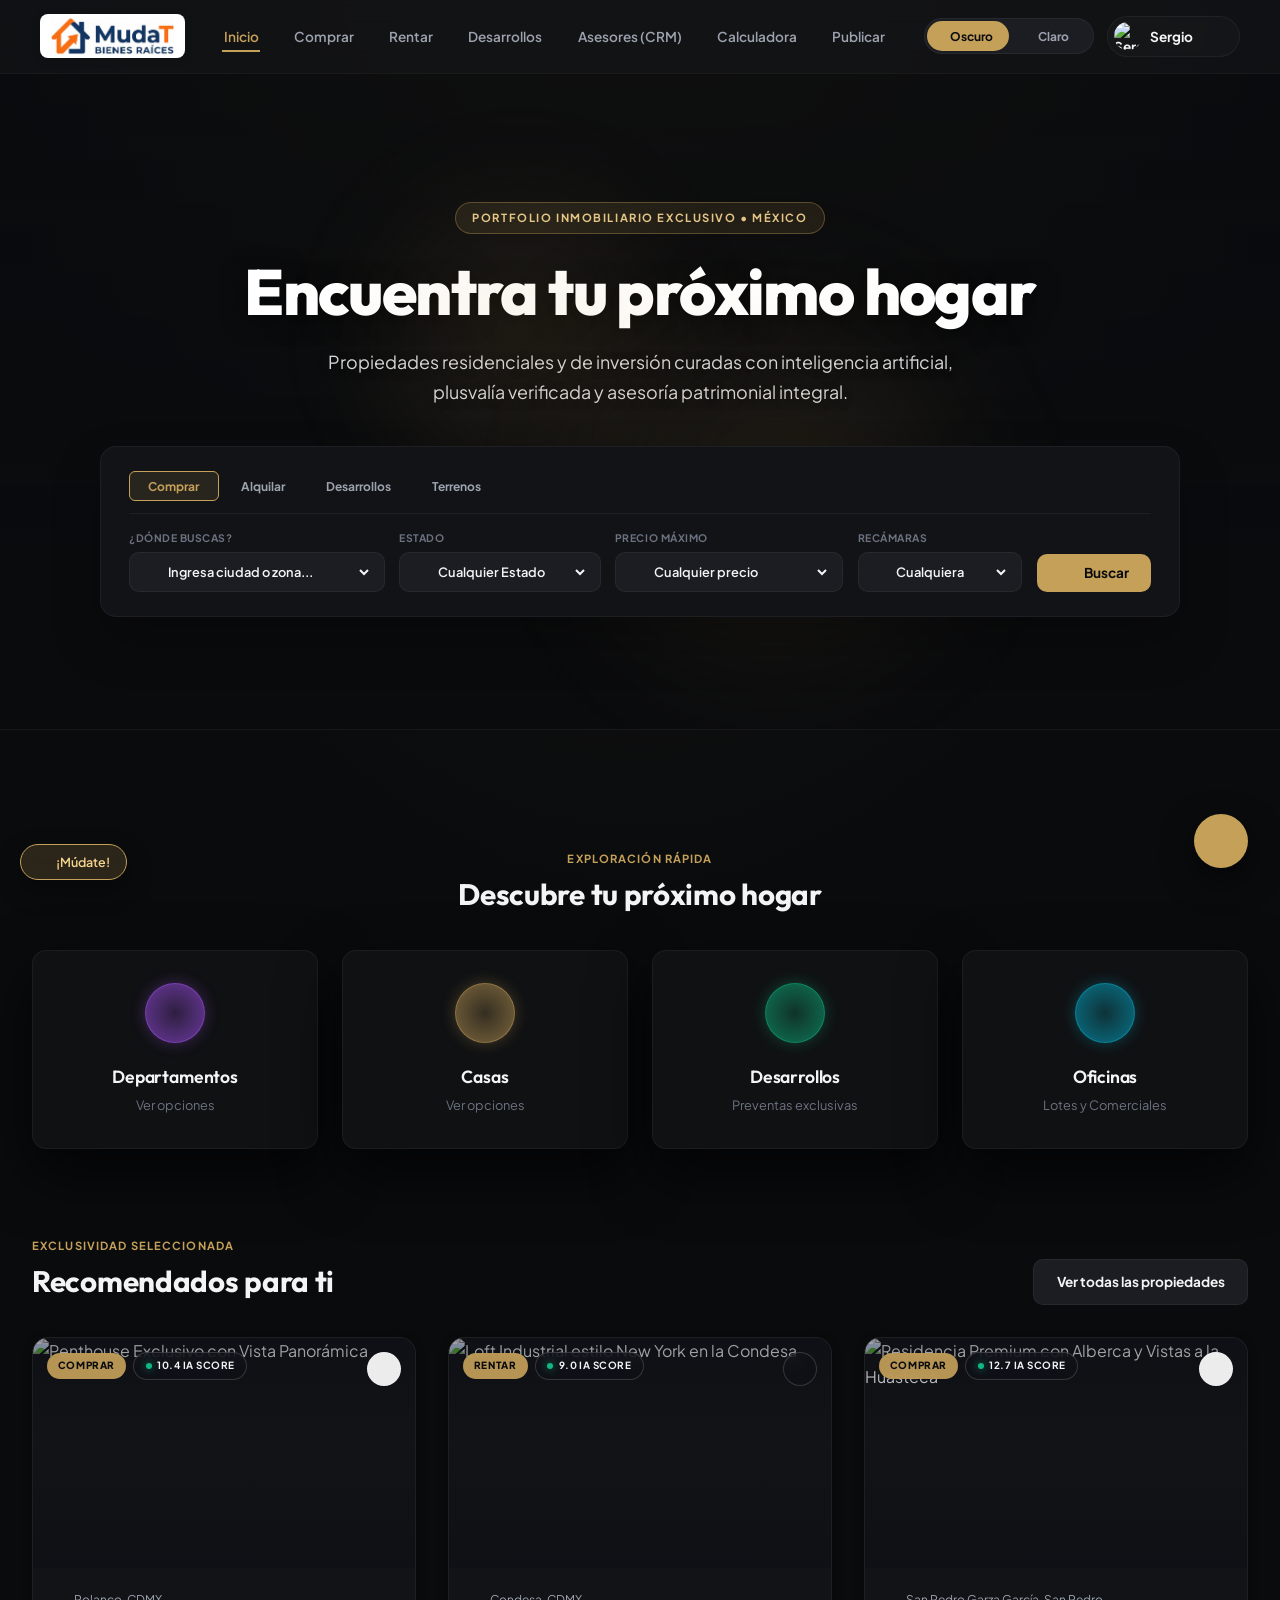
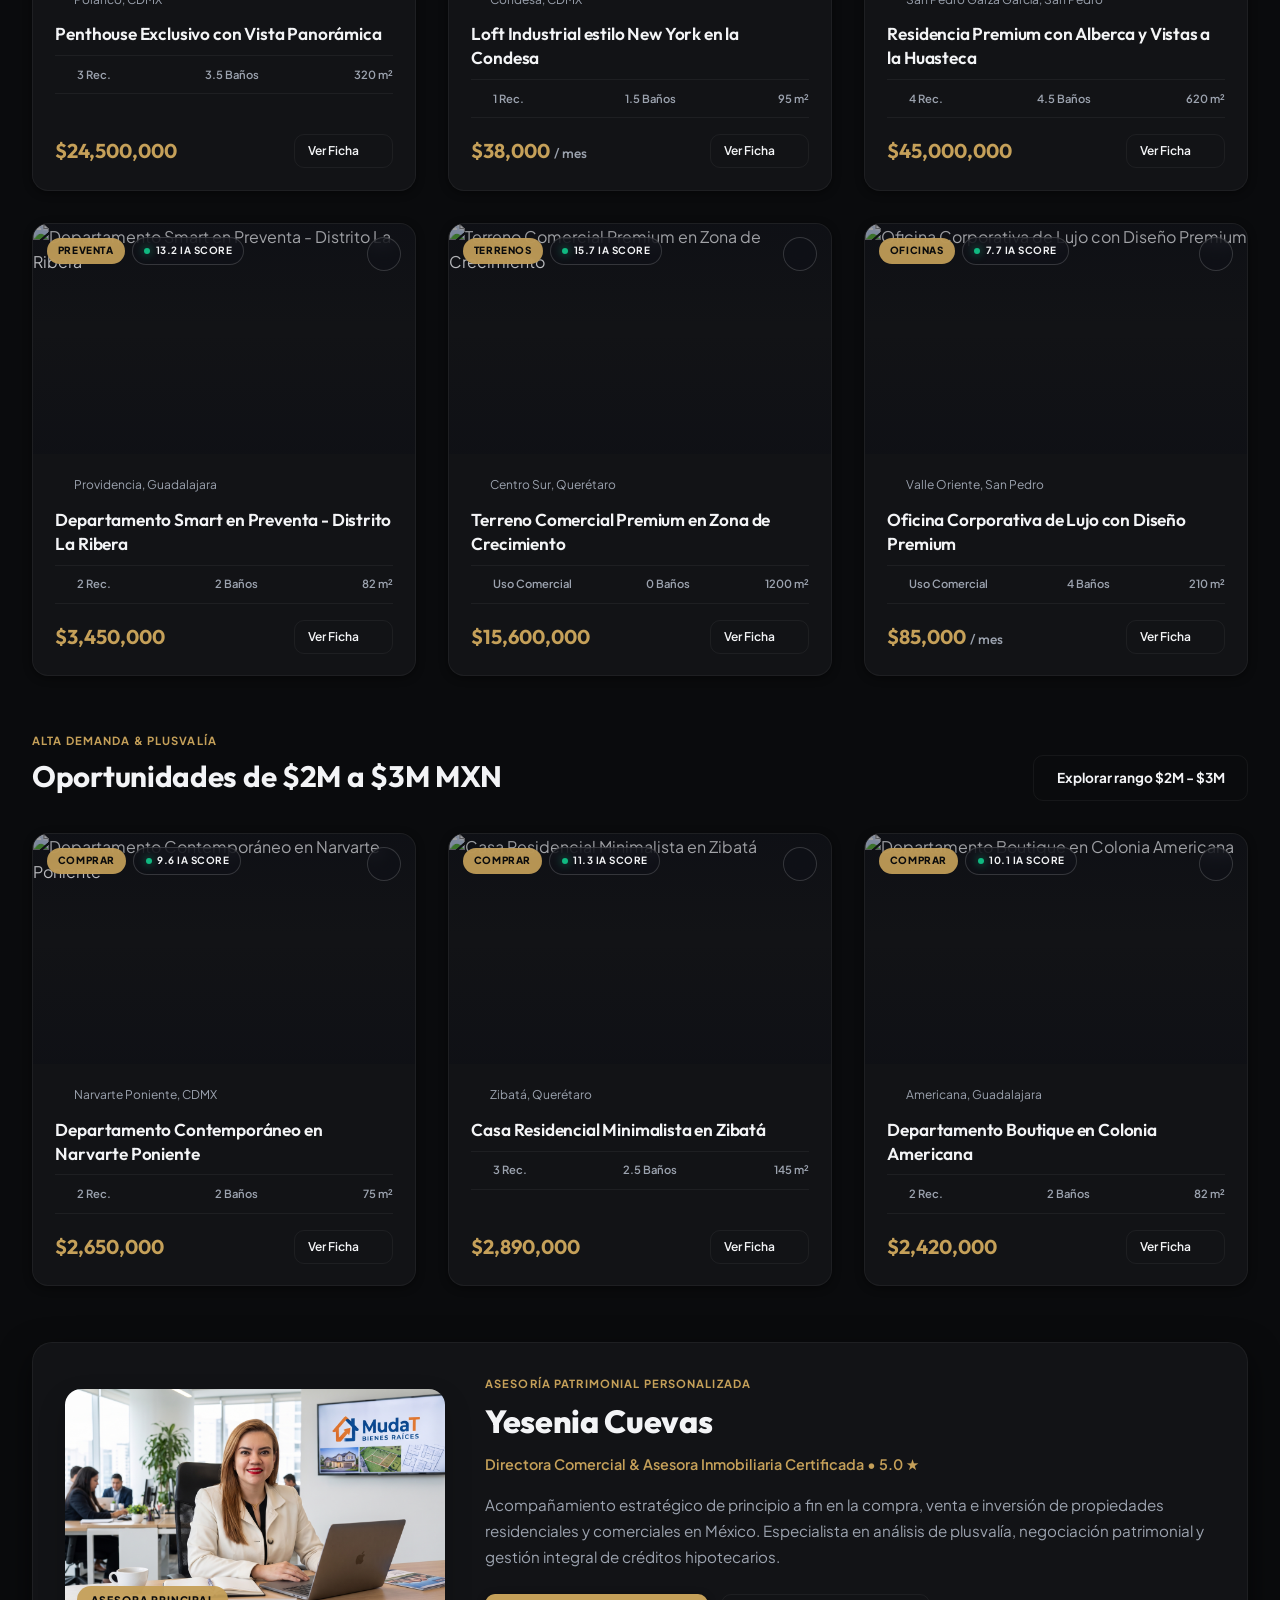
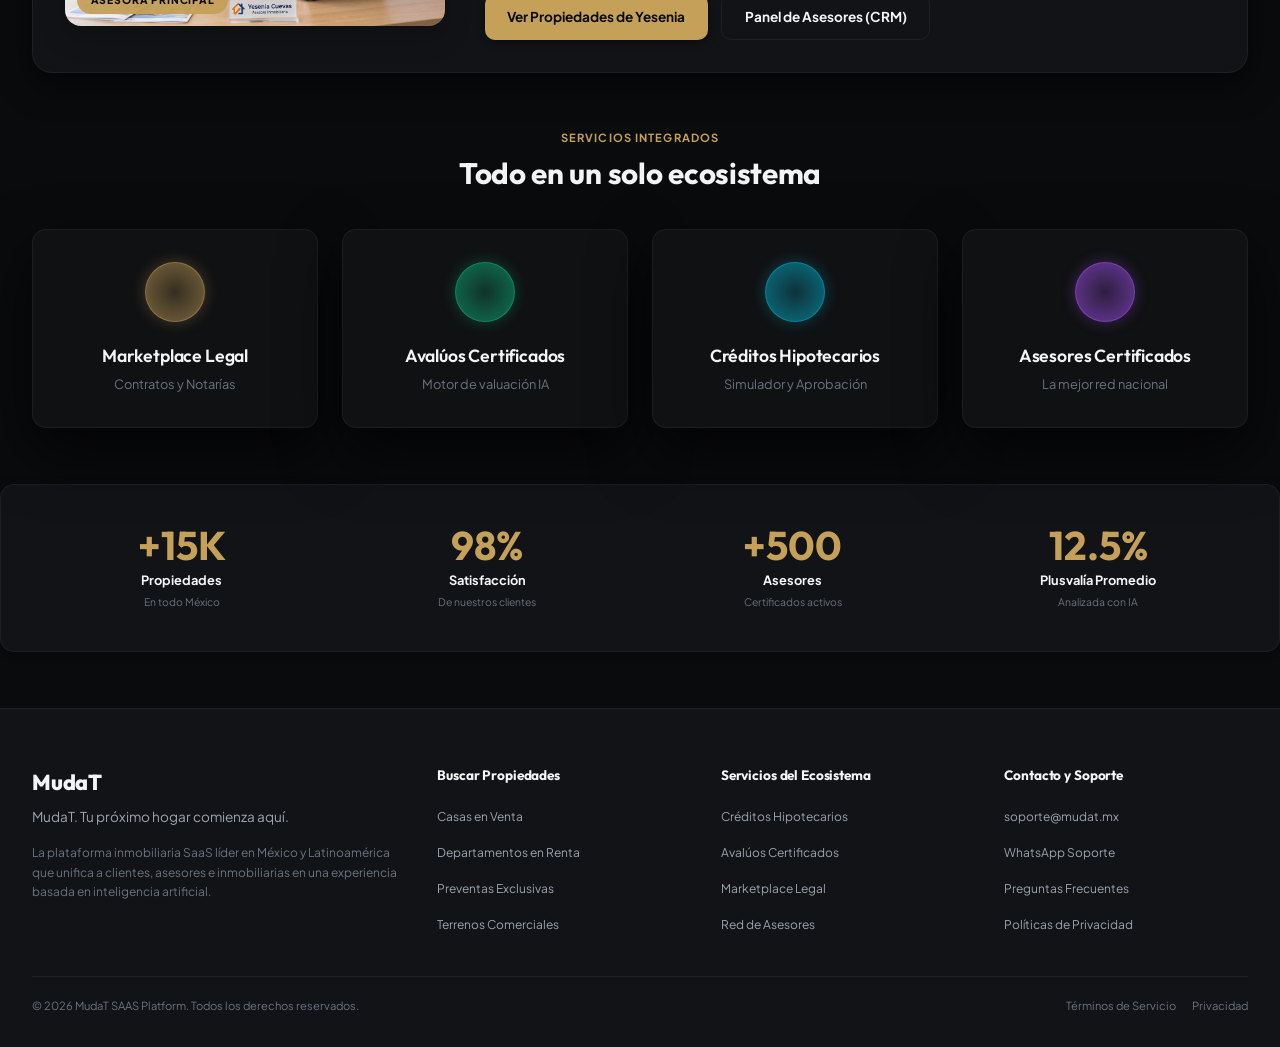
==== commit 4c4b0349: "feat: add ambient Mudate theme song starting on scroll with floating audio toggle" ====
--- a/index.html
+++ b/index.html
@@ -65,7 +65,7 @@
       }
     }
   </script>
-  <link rel="stylesheet" href="./style.css?v=20261116">
+  <link rel="stylesheet" href="./style.css?v=20261117">
   <!-- Lucide Icons CDN -->
   <script src="https://unpkg.com/lucide@latest"></script>
 </head>
@@ -246,6 +246,6 @@
   </div>
 
   <!-- App Entrypoint Script -->
-  <script type="module" src="./app.js?v=20261116"></script>
+  <script type="module" src="./app.js?v=20261117"></script>
 </body>
 </html>
--- a/style.css
+++ b/style.css
@@ -4031,3 +4031,74 @@
   color: var(--text-primary);
   font-size: 0.9rem;
 }
+
+/* ==========================================================================
+   Controlador de Música Ambiental MudaT (¡Múdate!)
+   ========================================================================== */
+.mudat-audio-fab {
+  position: fixed;
+  left: 20px;
+  bottom: 20px;
+  z-index: 950;
+  display: inline-flex;
+  align-items: center;
+  gap: 0.45rem;
+  padding: 0.55rem 0.95rem;
+  border-radius: 999px;
+  border: 1px solid rgba(197, 160, 89, 0.45);
+  background: rgba(15, 23, 42, 0.88);
+  color: #f8fafc;
+  font-size: 0.78rem;
+  font-weight: 600;
+  cursor: pointer;
+  backdrop-filter: blur(10px);
+  box-shadow: 0 10px 25px rgba(0, 0, 0, 0.35);
+  transition: all 0.25s ease;
+}
+
+.mudat-audio-fab:hover {
+  border-color: var(--color-brand, #c5a059);
+  transform: translateY(-2px);
+}
+
+.mudat-audio-fab.playing {
+  background: rgba(197, 160, 89, 0.18);
+  border-color: var(--color-brand, #c5a059);
+  color: #f5d48e;
+}
+
+.mudat-audio-eq {
+  display: inline-flex;
+  align-items: flex-end;
+  gap: 2px;
+  height: 12px;
+}
+
+.mudat-audio-eq span {
+  width: 3px;
+  background: var(--color-brand, #c5a059);
+  border-radius: 2px;
+  animation: mudatEq 0.9s ease-in-out infinite;
+}
+
+.mudat-audio-eq span:nth-child(2) {
+  animation-delay: 0.2s;
+}
+
+.mudat-audio-eq span:nth-child(3) {
+  animation-delay: 0.4s;
+}
+
+@keyframes mudatEq {
+  0%, 100% { height: 4px; }
+  50% { height: 12px; }
+}
+
+@media (max-width: 640px) {
+  .mudat-audio-fab {
+    left: 14px;
+    bottom: 14px;
+    padding: 0.48rem 0.8rem;
+    font-size: 0.74rem;
+  }
+}
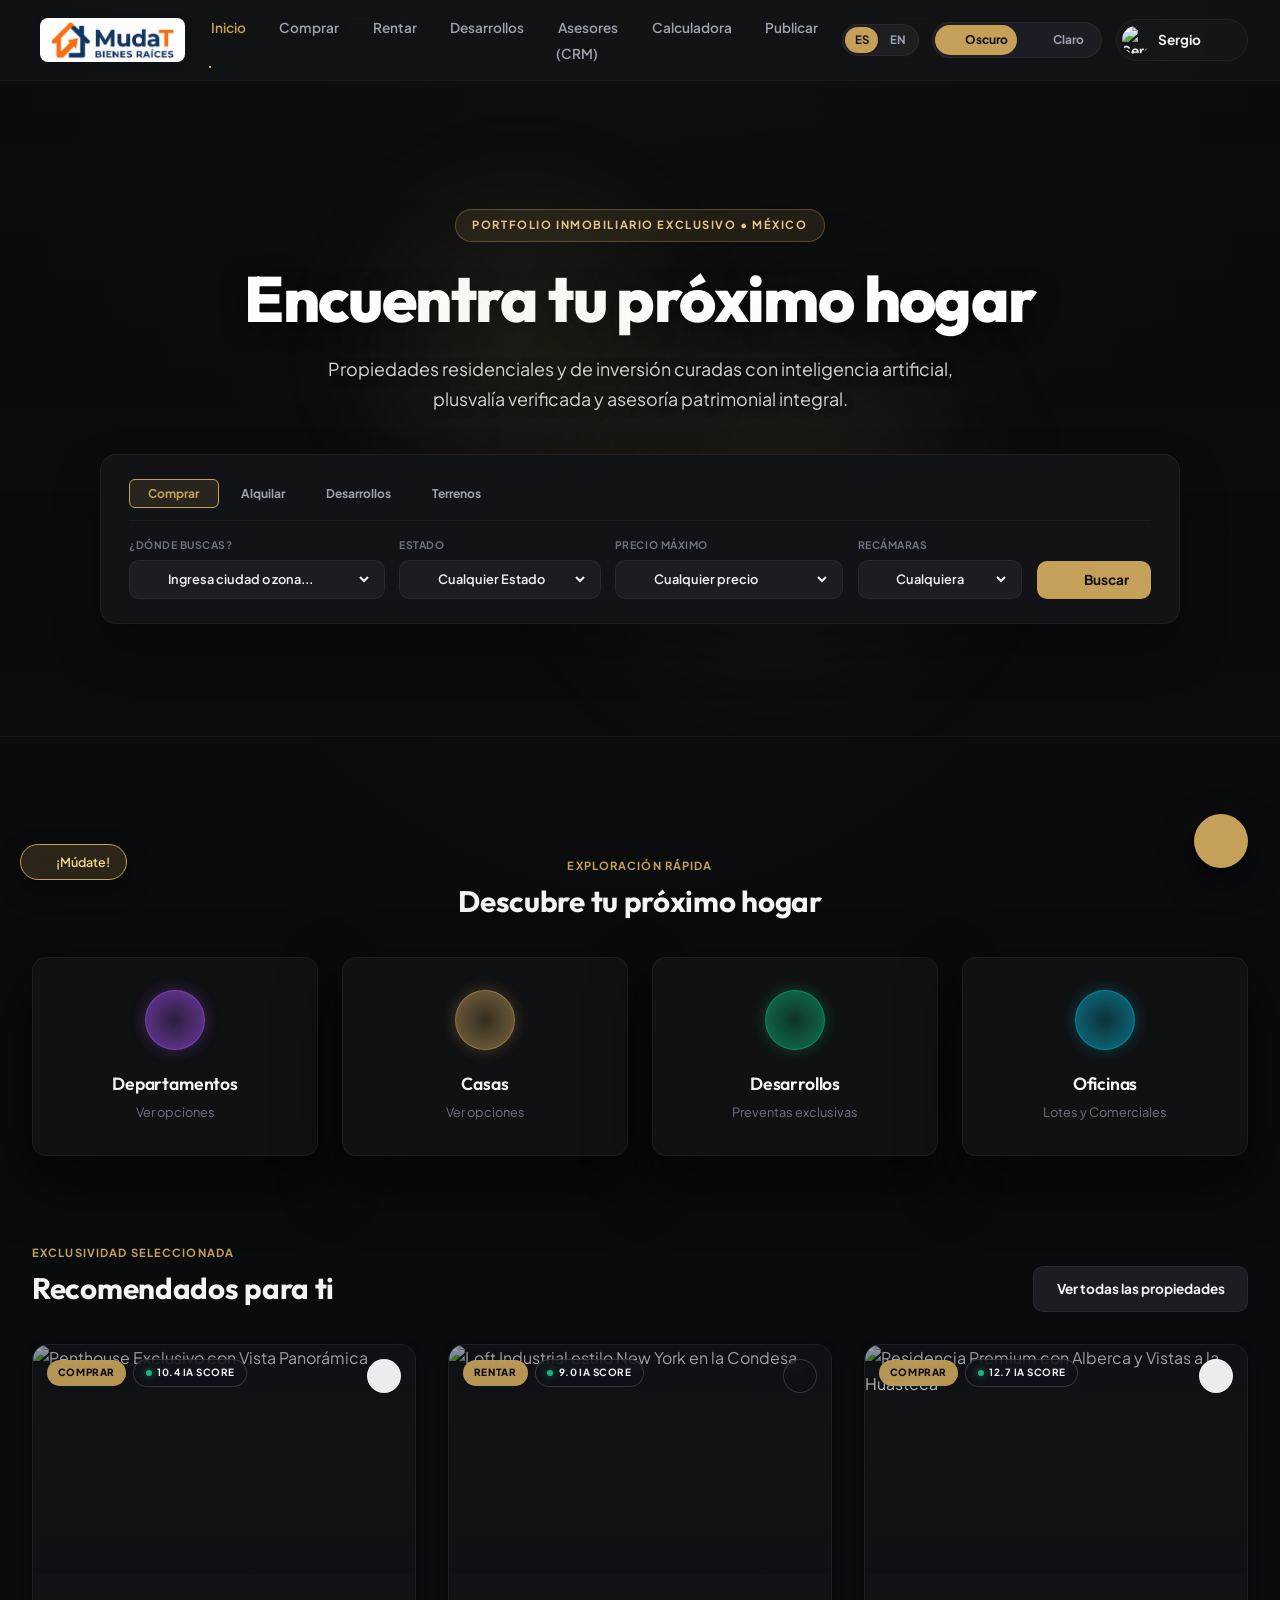
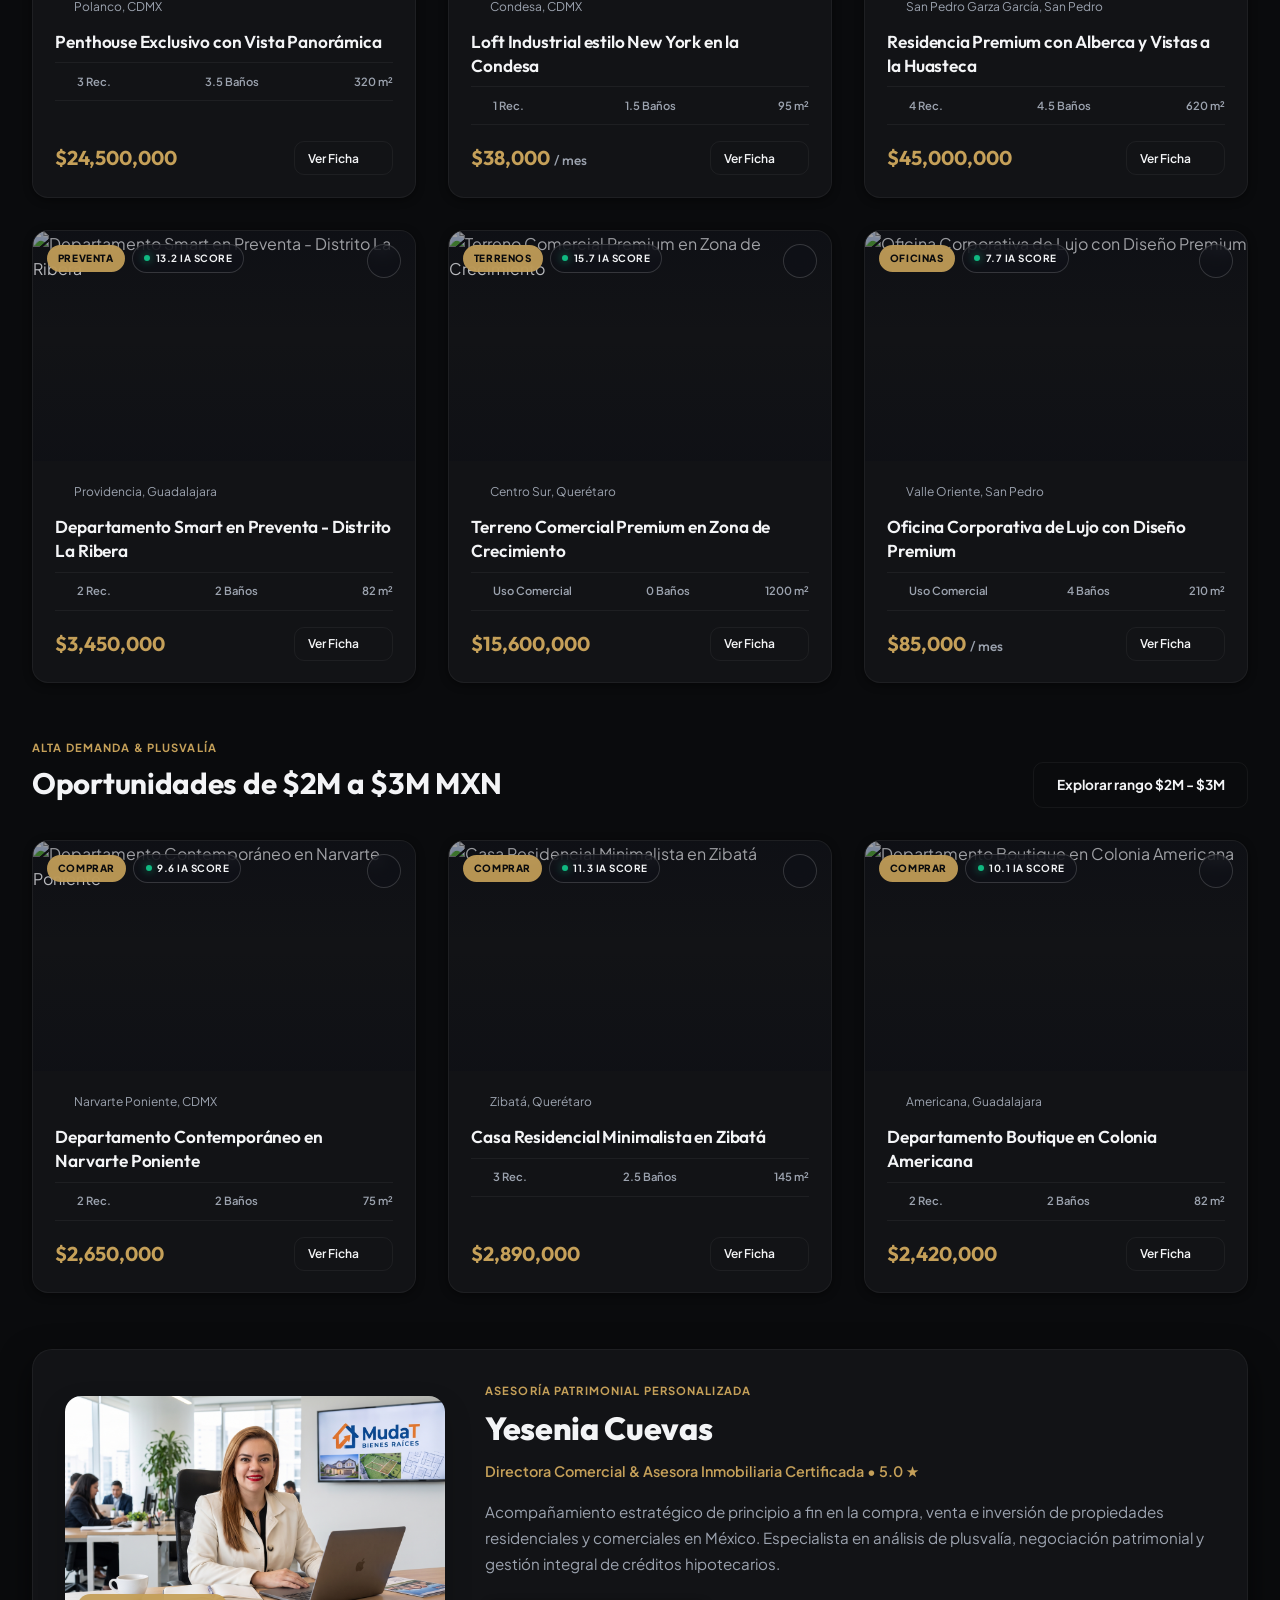
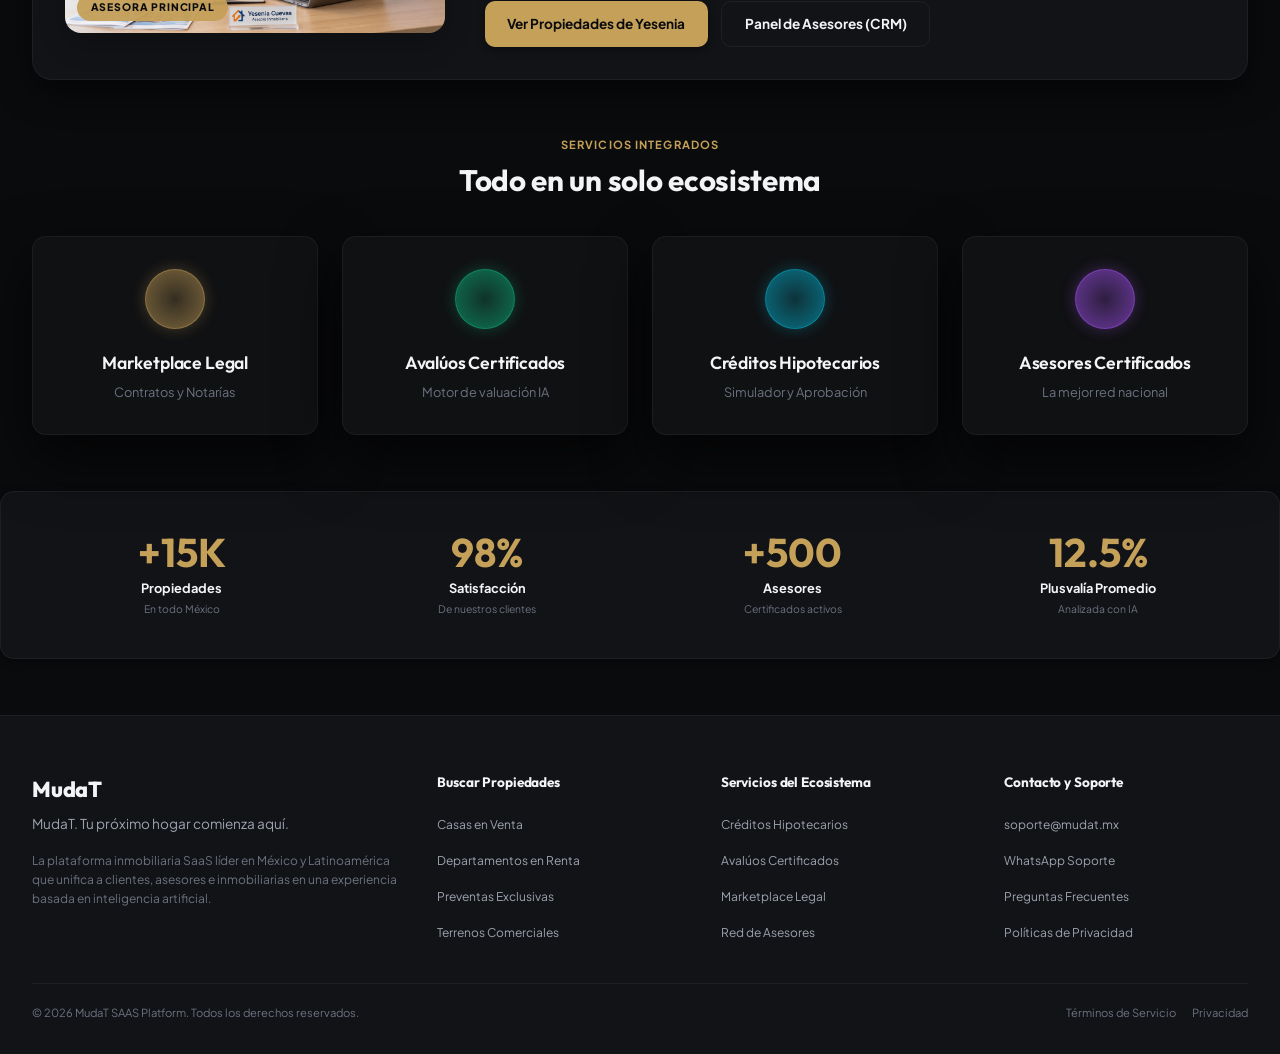
==== commit e7f0d1d8: "feat: add full ES/EN internationalization and fix audited bugs across all views and portals" ====
--- a/index.html
+++ b/index.html
@@ -65,7 +65,7 @@
       }
     }
   </script>
-  <link rel="stylesheet" href="./style.css?v=20261117">
+  <link rel="stylesheet" href="./style.css?v=20261118">
   <!-- Lucide Icons CDN -->
   <script src="https://unpkg.com/lucide@latest"></script>
 </head>
@@ -93,6 +93,12 @@
 
       <!-- Acciones de Usuario e Integraciones de Simulación SaaS -->
       <div class="header-actions">
+        <!-- Selector de Idioma ES / EN -->
+        <div class="lang-switcher-capsule" id="lang-switcher" title="Idioma / Language">
+          <button type="button" class="lang-btn active" id="lang-btn-es" data-lang="es">ES</button>
+          <button type="button" class="lang-btn" id="lang-btn-en" data-lang="en">EN</button>
+        </div>
+
         <!-- Modo Claro/Oscuro Conmutador Segmentado -->
         <div class="theme-switcher-capsule" id="theme-switcher" title="Cambiar Tema">
           <div class="theme-switcher-slider"></div>
@@ -246,6 +252,6 @@
   </div>
 
   <!-- App Entrypoint Script -->
-  <script type="module" src="./app.js?v=20261117"></script>
+  <script type="module" src="./app.js?v=20261118"></script>
 </body>
 </html>
--- a/style.css
+++ b/style.css
@@ -4102,3 +4102,144 @@
     font-size: 0.74rem;
   }
 }
+
+/* ==========================================================================
+   Selector de Idioma (ES / EN) & Calculadora / Comparador
+   ========================================================================== */
+.lang-switcher-capsule {
+  display: inline-flex;
+  align-items: center;
+  background: rgba(255, 255, 255, 0.05);
+  border: 1px solid var(--border-color);
+  border-radius: 999px;
+  padding: 2px;
+  gap: 2px;
+}
+
+.lang-btn {
+  border: none;
+  background: transparent;
+  color: var(--text-secondary);
+  font-size: 0.72rem;
+  font-weight: 700;
+  padding: 0.32rem 0.6rem;
+  border-radius: 999px;
+  cursor: pointer;
+  transition: all 0.2s ease;
+}
+
+.lang-btn.active {
+  background: var(--color-brand, #c5a059);
+  color: #111827;
+}
+
+.calculator-container-max {
+  max-width: 1200px;
+}
+
+.calculator-header {
+  margin-bottom: 2rem;
+}
+
+.calculator-header h2 {
+  font-size: clamp(1.6rem, 3vw, 2.25rem);
+  margin: 0.35rem 0 0.5rem;
+}
+
+.calculator-header p {
+  color: var(--text-secondary);
+  max-width: 680px;
+}
+
+.calculator-split {
+  display: grid;
+  grid-template-columns: minmax(0, 1fr) minmax(0, 1.35fr);
+  gap: 1.75rem;
+  align-items: start;
+}
+
+.calculator-input-card,
+.calculator-result-card {
+  padding: 1.65rem;
+  border-radius: 18px;
+  border: 1px solid var(--border-color);
+  background: var(--bg-secondary, #12151f);
+}
+
+.calculator-input-group-stack {
+  display: flex;
+  flex-direction: column;
+  gap: 1rem;
+  margin-top: 1.15rem;
+}
+
+.calculator-grid-half {
+  display: grid;
+  grid-template-columns: repeat(2, minmax(0, 1fr));
+  gap: 0.85rem;
+}
+
+.calculator-input-footer-summary {
+  padding: 0.9rem 1rem;
+  border-radius: 12px;
+  background: rgba(255, 255, 255, 0.03);
+  border: 1px solid var(--border-color);
+  display: flex;
+  flex-direction: column;
+  gap: 0.45rem;
+}
+
+.calculator-input-footer-row {
+  display: flex;
+  justify-content: space-between;
+  font-size: 0.85rem;
+  color: var(--text-secondary);
+}
+
+.calculator-table-header {
+  margin: 1.5rem 0 0.75rem;
+}
+
+.calculator-table-header h3 {
+  font-size: 1rem;
+  margin: 0;
+}
+
+.comparator-table-wrapper {
+  overflow-x: auto;
+  border: 1px solid var(--border-color);
+  border-radius: 12px;
+}
+
+.comparator-table {
+  width: 100%;
+  border-collapse: collapse;
+  font-size: 0.84rem;
+}
+
+.comparator-table th,
+.comparator-table td {
+  padding: 0.7rem 0.85rem;
+  text-align: left;
+  border-bottom: 1px solid var(--border-color);
+}
+
+.comparator-table th {
+  background: rgba(255, 255, 255, 0.04);
+  font-weight: 700;
+  color: var(--text-secondary);
+  font-size: 0.76rem;
+  text-transform: uppercase;
+}
+
+@media (max-width: 968px) {
+  .calculator-split {
+    grid-template-columns: 1fr;
+  }
+}
+
+@media (max-width: 640px) {
+  .calculator-grid-half {
+    grid-template-columns: 1fr;
+  }
+}
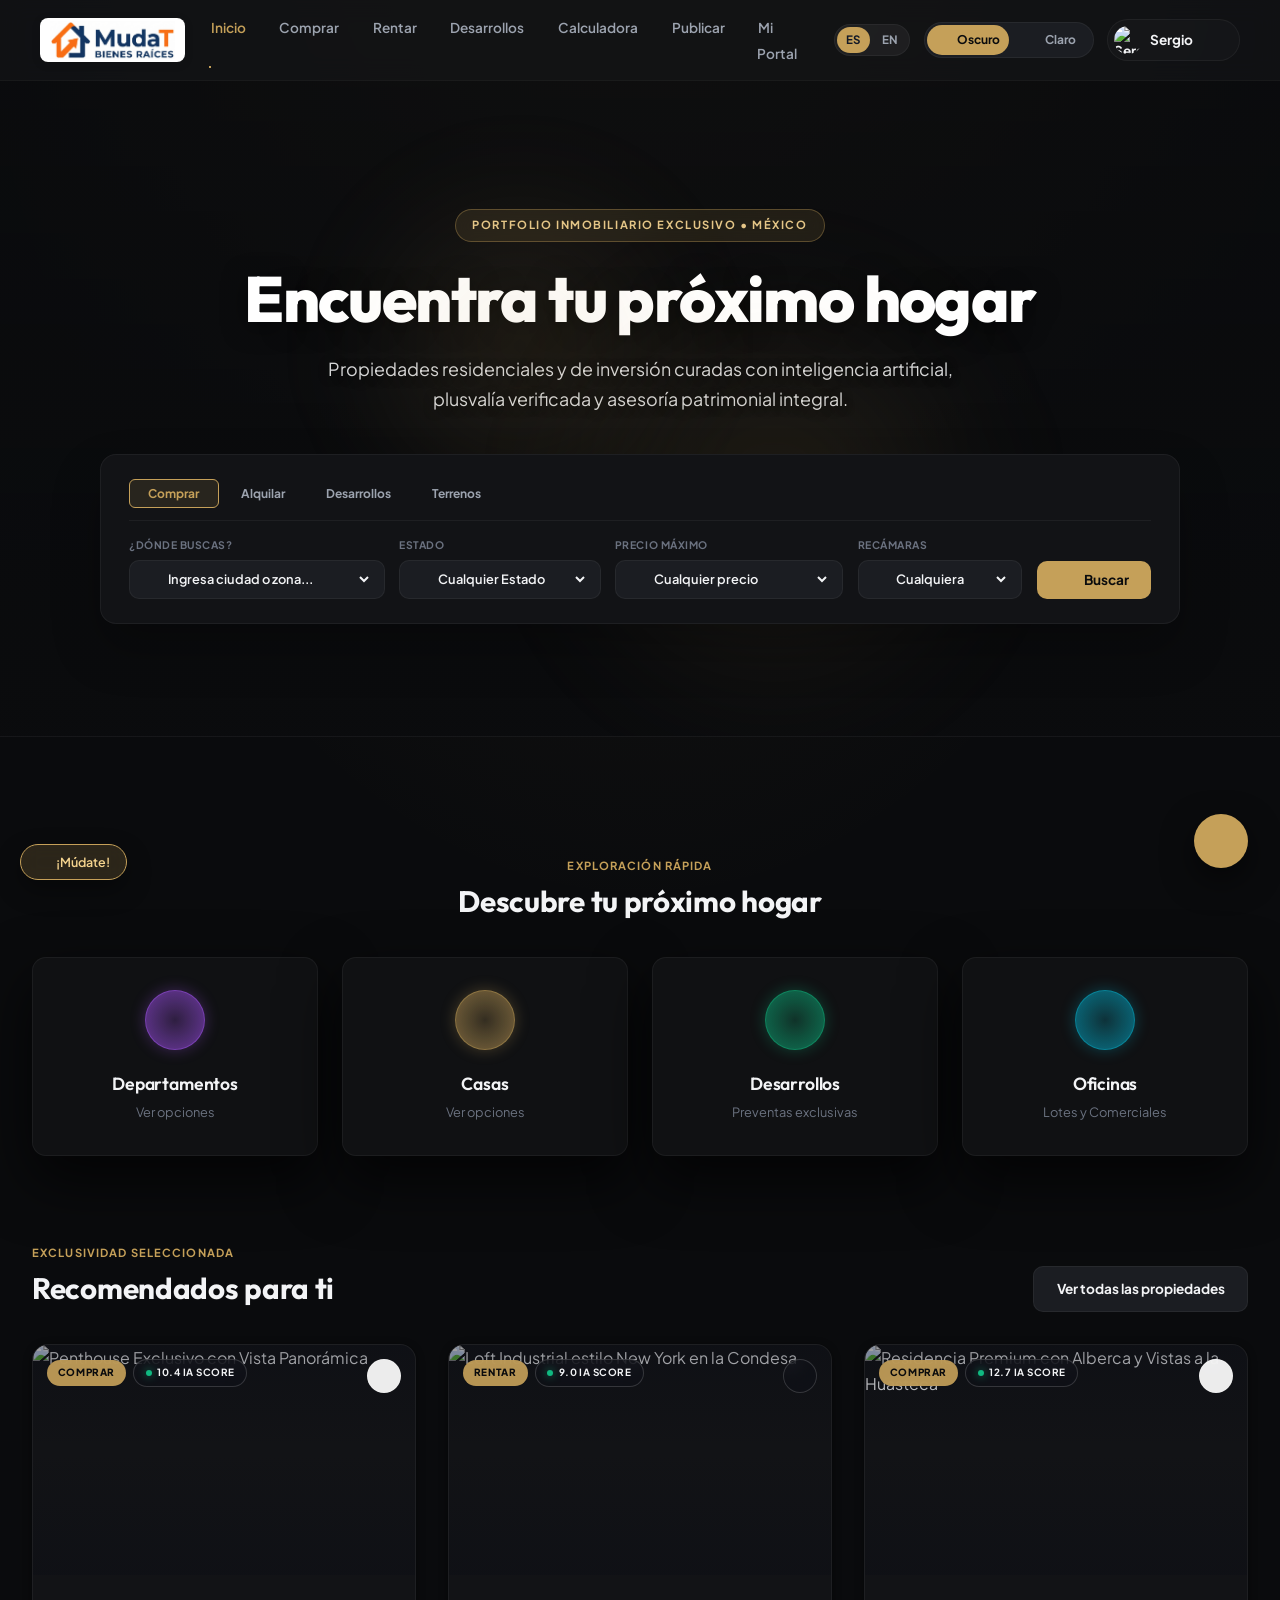
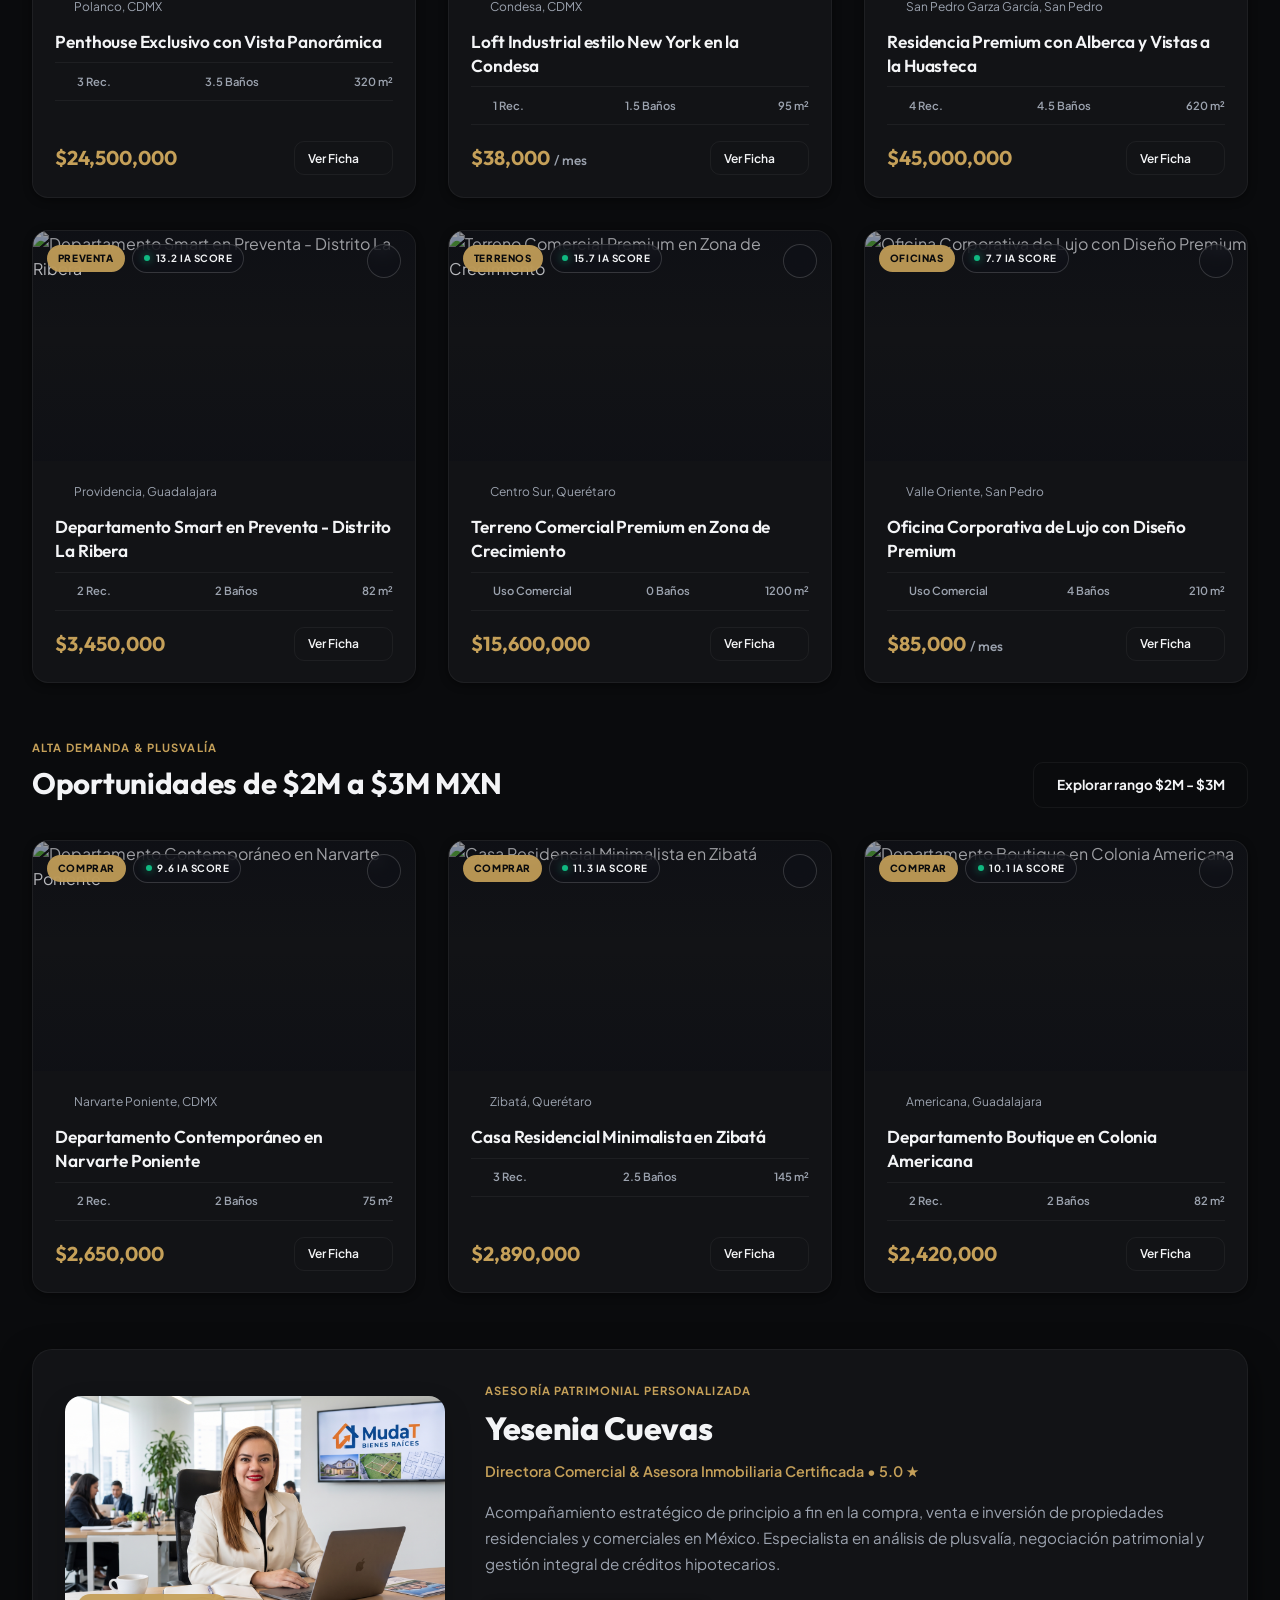
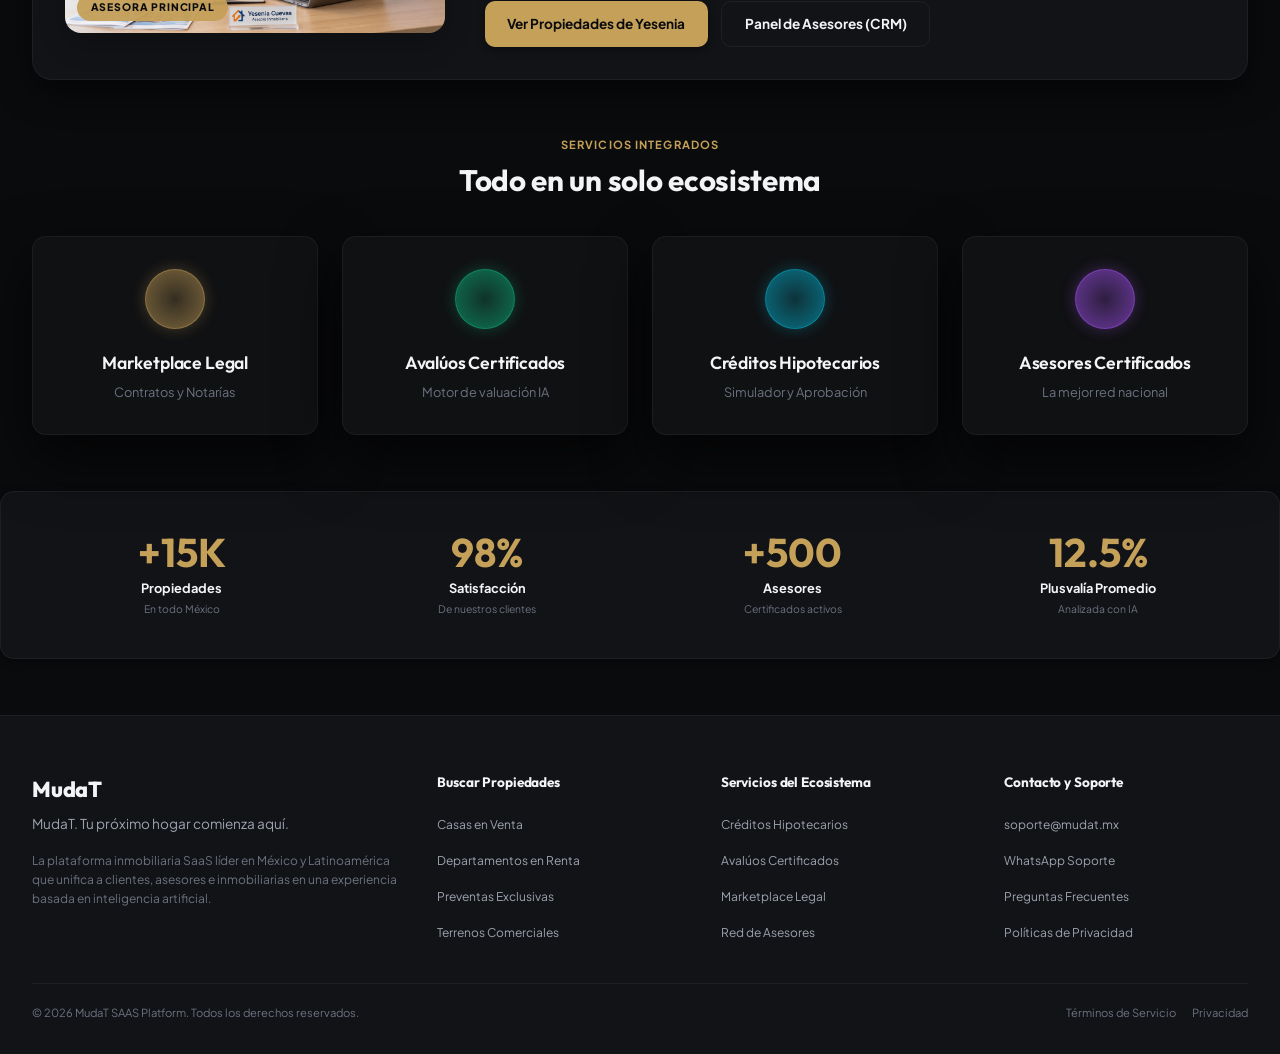
==== commit b2d9cb57: "feat: move advisor CRM access to role-based login selector and clean root assets" ====
--- a/index.html
+++ b/index.html
@@ -65,7 +65,7 @@
       }
     }
   </script>
-  <link rel="stylesheet" href="./style.css?v=20261118">
+  <link rel="stylesheet" href="./style.css?v=20261121">
   <!-- Lucide Icons CDN -->
   <script src="https://unpkg.com/lucide@latest"></script>
 </head>
@@ -85,9 +85,9 @@
           <li><a href="#comprar" class="nav-item" data-view="comprar">Comprar</a></li>
           <li><a href="#rentar" class="nav-item" data-view="rentar">Rentar</a></li>
           <li><a href="#desarrollos" class="nav-item" data-view="preventa">Desarrollos</a></li>
-          <li><a href="#asesores" class="nav-item" data-view="crm">Asesores (CRM)</a></li>
           <li><a href="#calculadora" class="nav-item" data-view="calculator">Calculadora</a></li>
           <li><a href="#publicar" class="nav-item" data-view="publish">Publicar</a></li>
+          <li id="nav-portal-item" class="display-none"><a href="#mi-portal" class="nav-item" id="nav-portal-link" data-view="portal">Mi Portal</a></li>
         </ul>
       </nav>
 
@@ -217,12 +217,17 @@
     <div class="login-modal-card glass-premium glow-brand">
       <button id="close-login-btn" class="login-modal-close-btn">&times;</button>
       <h3 class="login-modal-title">Acceso Exclusivo MudaT</h3>
-      <p class="login-modal-subtitle">Inicia sesión en tu cuenta PropTech o ingresa rápido seleccionando un perfil de demostración.</p>
+      <p class="login-modal-subtitle">Selecciona tu tipo de cuenta e ingresa con tus credenciales.</p>
+
+      <div class="login-role-tabs" role="tablist" aria-label="Tipo de acceso">
+        <button type="button" class="login-role-tab active" id="login-role-client" data-role="client">👤 Cliente</button>
+        <button type="button" class="login-role-tab" id="login-role-advisor" data-role="advisor">💼 Asesor</button>
+      </div>
       
-      <form id="login-form" class="pub-form" style="border:none; padding:0; background:transparent; margin-bottom:1.5rem;">
+      <form id="login-form" class="pub-form" style="border:none; padding:0; background:transparent; margin-bottom:0.25rem;">
         <div class="filter-group">
           <label>Usuario o Correo Electrónico</label>
-          <input type="text" class="filter-input" placeholder="Yesenia Cuevas" id="login-email" required>
+          <input type="text" class="filter-input" placeholder="cliente@correo.com" id="login-email" required>
         </div>
         <div class="filter-group" style="margin-top:1rem;">
           <label>Contraseña</label>
@@ -231,27 +236,10 @@
         <p id="login-error-msg" class="display-none" style="color:#ef4444; font-size:0.8rem; font-weight:600; margin-top:0.75rem;"></p>
         <button type="submit" class="btn btn-primary btn-full-width" style="margin-top:1.25rem;">Ingresar Seguro</button>
       </form>
-
-      <div class="login-divider"><span>O INGRESAR CON PERFIL DEMO</span></div>
-
-      <div class="demo-profiles-row">
-        <div class="demo-profile-badge" data-demo-role="client">
-          <img src="https://images.unsplash.com/photo-1535713875002-d1d0cf377fde?auto=format&fit=crop&w=150&q=80" alt="Sergio">
-          <span>Cliente</span>
-        </div>
-        <div class="demo-profile-badge" data-demo-role="advisor">
-          <img src="./assets/images/asesora-yesenia-cuevas.jpg" alt="Yesenia Cuevas">
-          <span>Asesora CRM</span>
-        </div>
-        <div class="demo-profile-badge" data-demo-role="admin">
-          <img src="https://images.unsplash.com/photo-1472099645785-5658abf4ff4e?auto=format&fit=crop&w=150&q=80" alt="Admin">
-          <span>Admin SaaS</span>
-        </div>
-      </div>
     </div>
   </div>
 
   <!-- App Entrypoint Script -->
-  <script type="module" src="./app.js?v=20261118"></script>
+  <script type="module" src="./app.js?v=20261121"></script>
 </body>
 </html>
--- a/style.css
+++ b/style.css
@@ -4243,3 +4243,70 @@
     grid-template-columns: 1fr;
   }
 }
+
+/* ==========================================================================
+   Modal Login — Inputs y Botones Limpios
+   ========================================================================== */
+#login-form .filter-group {
+  display: flex;
+  flex-direction: column;
+  gap: 0.45rem;
+  text-align: left;
+}
+
+#login-form .filter-group label {
+  font-size: 0.82rem;
+  font-weight: 600;
+  color: var(--text-secondary);
+}
+
+#login-form .filter-input {
+  width: 100%;
+  padding: 0.78rem 1rem;
+  border-radius: 10px;
+  border: 1px solid var(--border-color);
+  background: rgba(255, 255, 255, 0.05);
+  color: var(--text-primary);
+  font-size: 0.95rem;
+  outline: none;
+  transition: border-color 0.2s ease, box-shadow 0.2s ease;
+}
+
+#login-form .filter-input:focus {
+  border-color: var(--color-brand, #c5a059);
+  box-shadow: 0 0 0 3px rgba(197, 160, 89, 0.18);
+}
+
+.login-modal-card {
+  max-width: 440px;
+  width: 92%;
+  padding: 2.25rem 2rem;
+}
+
+.login-role-tabs {
+  display: grid;
+  grid-template-columns: repeat(2, 1fr);
+  gap: 0.5rem;
+  margin-bottom: 1.25rem;
+  padding: 4px;
+  border-radius: 12px;
+  background: rgba(255, 255, 255, 0.04);
+  border: 1px solid var(--border-color);
+}
+
+.login-role-tab {
+  padding: 0.6rem 0.75rem;
+  border: none;
+  border-radius: 9px;
+  background: transparent;
+  color: var(--text-secondary);
+  font-size: 0.86rem;
+  font-weight: 700;
+  cursor: pointer;
+  transition: all 0.2s ease;
+}
+
+.login-role-tab.active {
+  background: var(--color-brand, #c5a059);
+  color: #111827;
+}
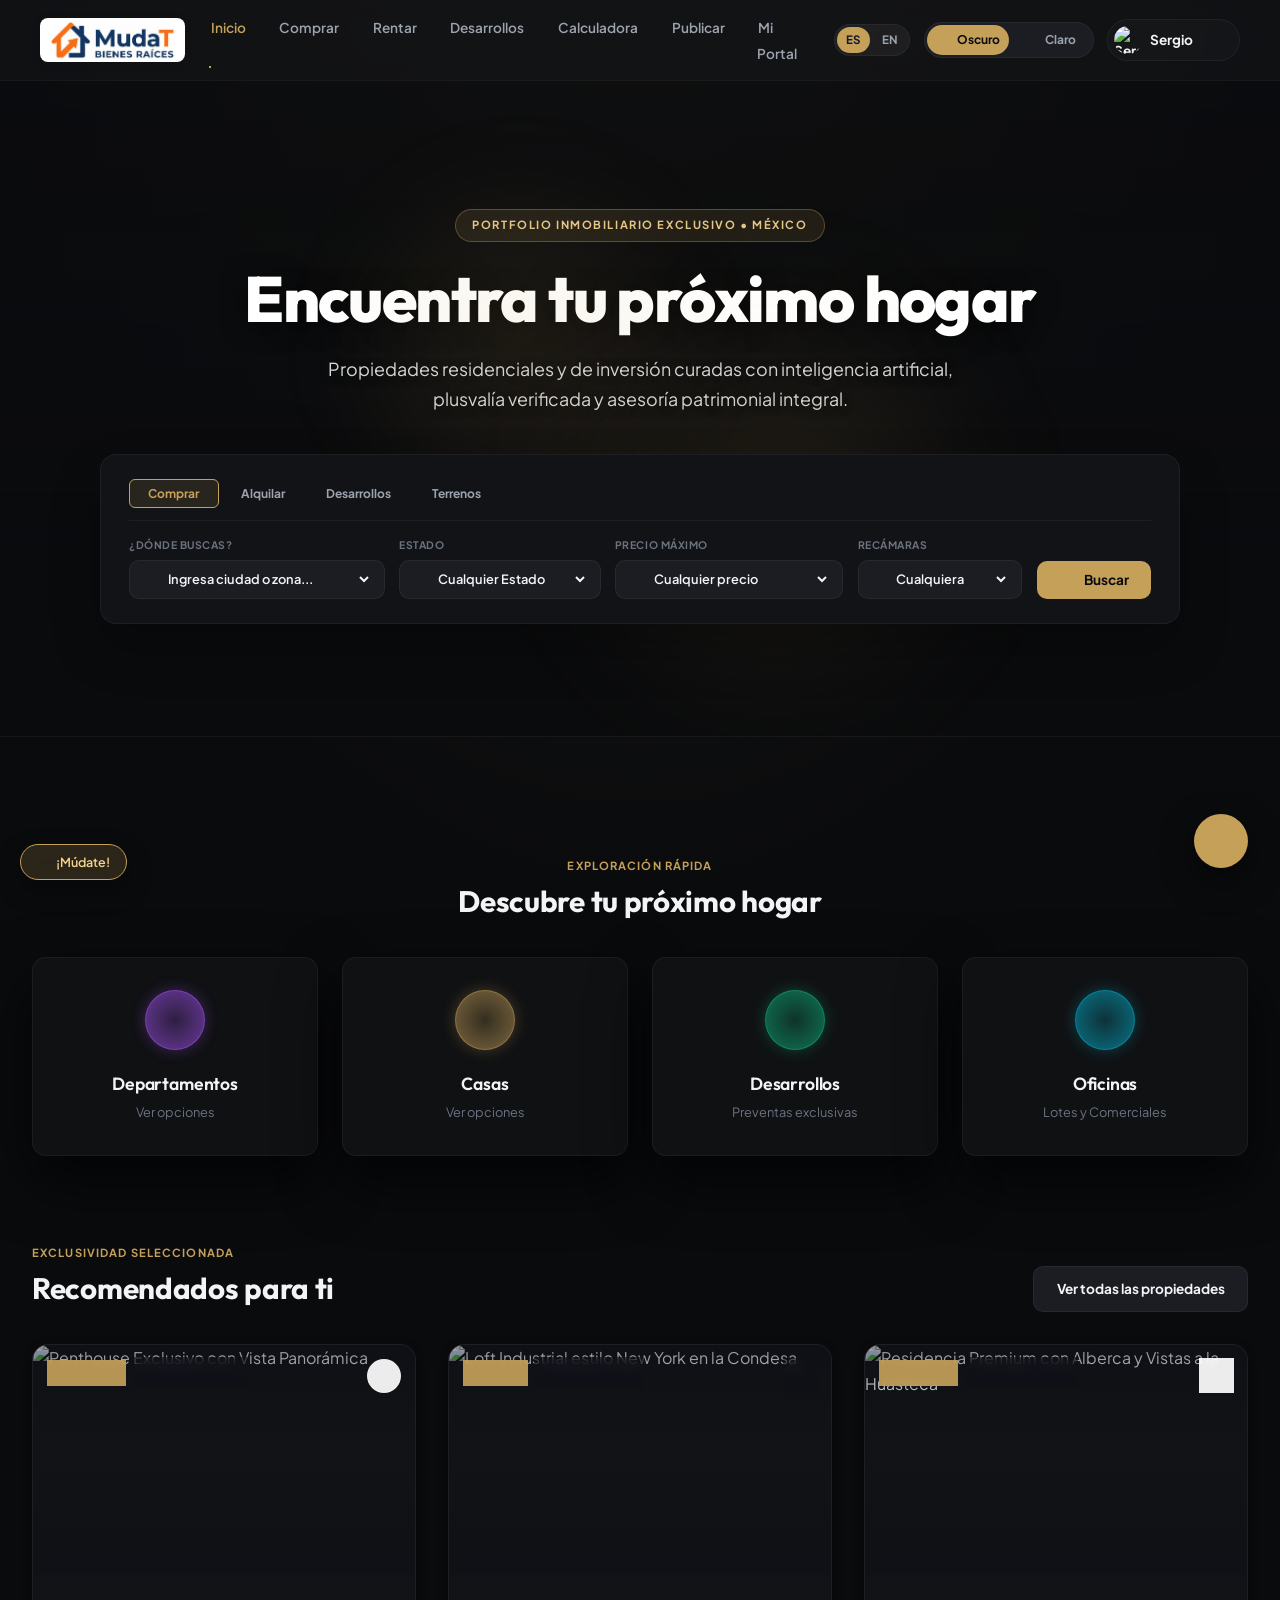
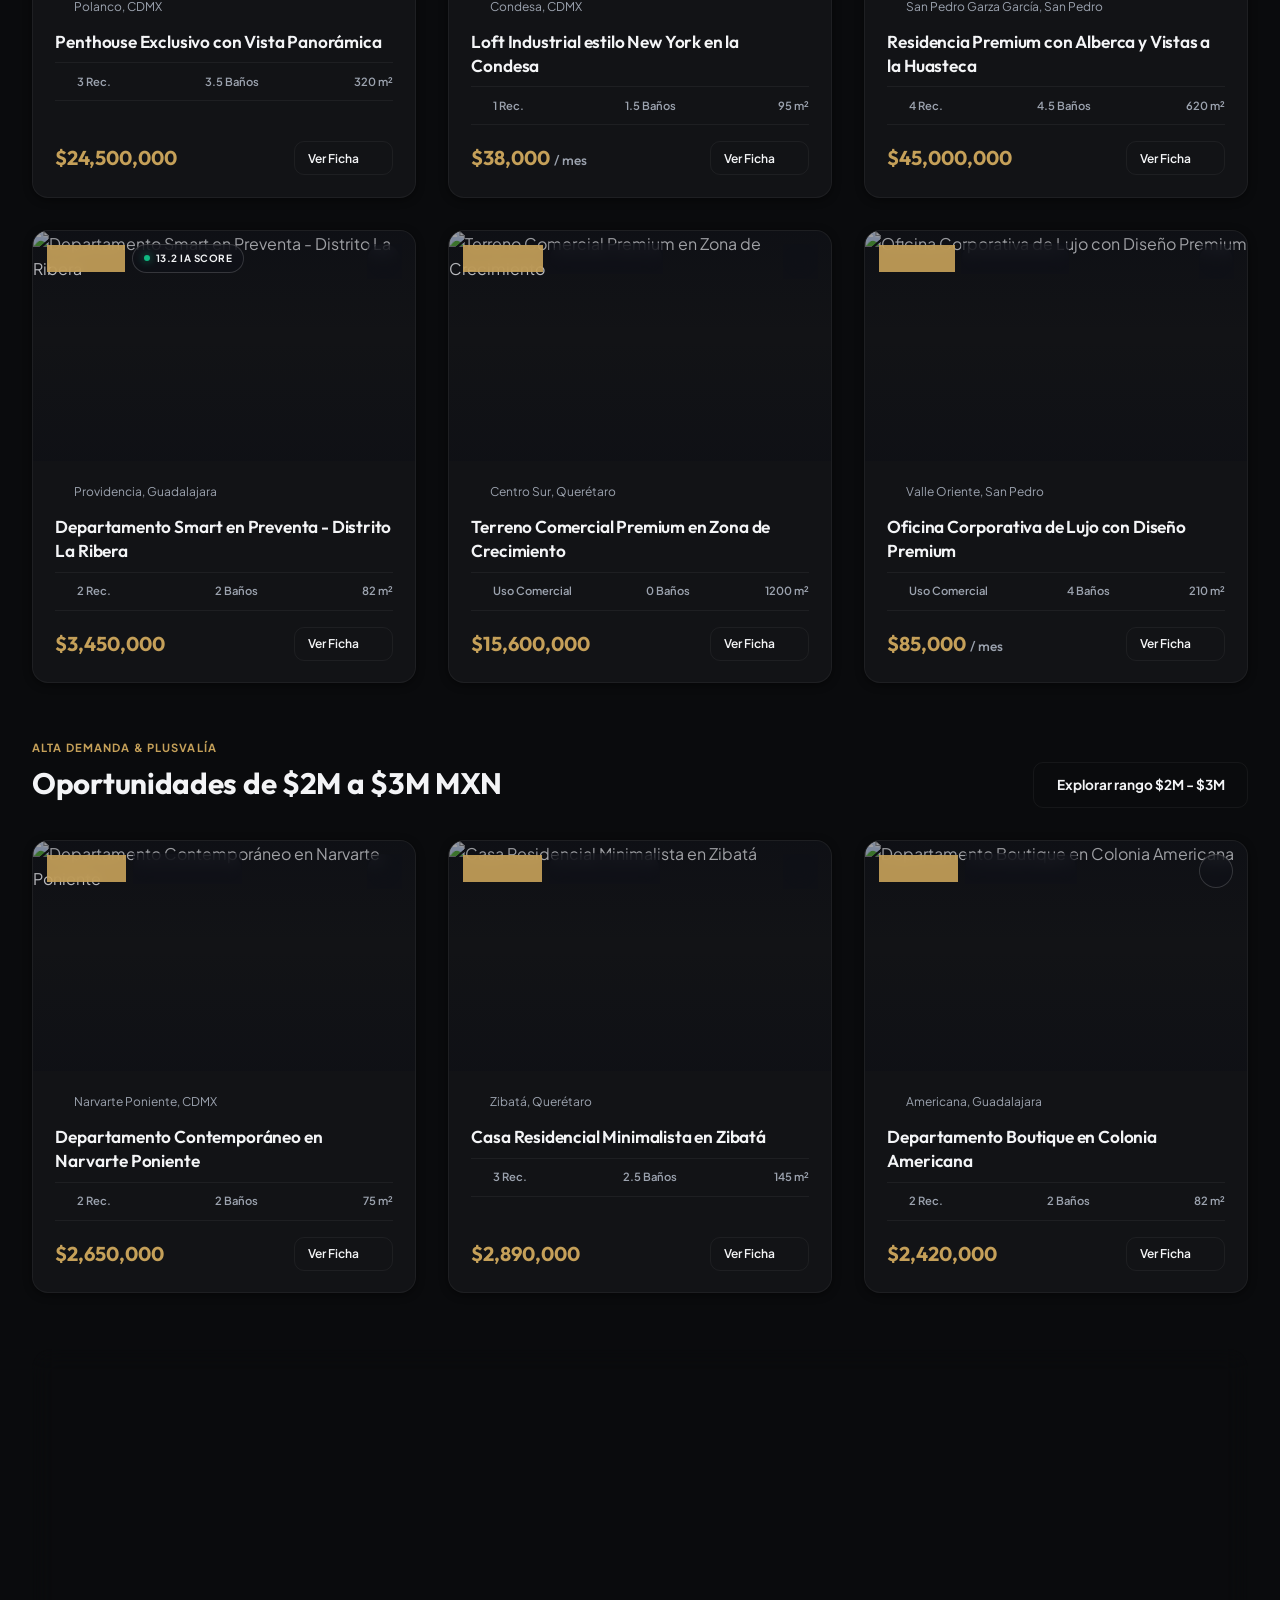
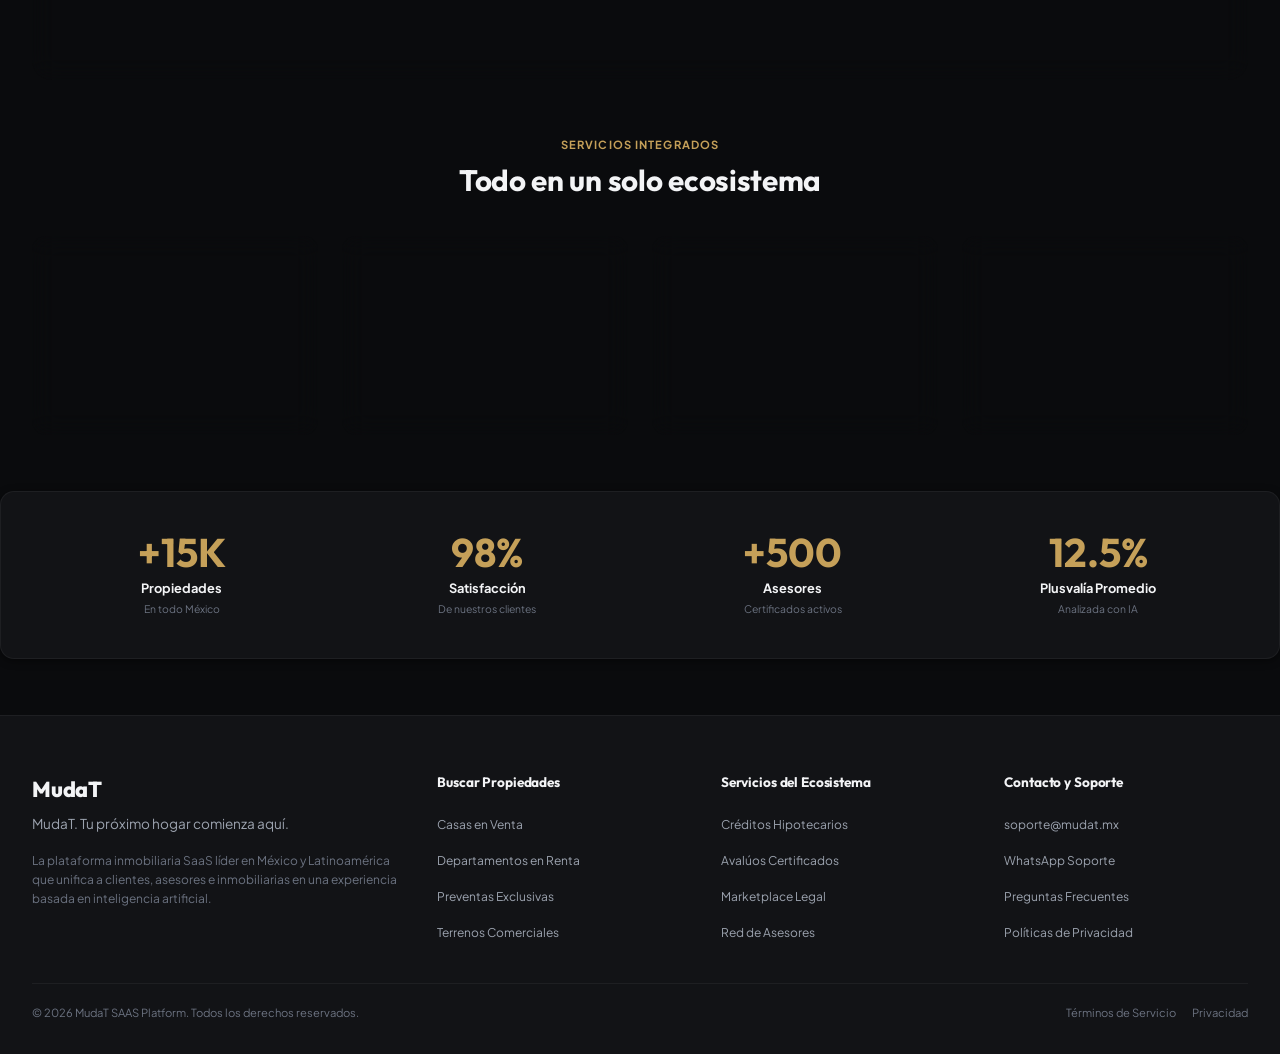
==== commit 701dbd3f: "fix: remove fake bank pre-approval and add simulated disclaimer with advisor CTA" ====
--- a/index.html
+++ b/index.html
@@ -65,7 +65,7 @@
       }
     }
   </script>
-  <link rel="stylesheet" href="./style.css?v=20261121">
+  <link rel="stylesheet" href="./style.css?v=20261122">
   <!-- Lucide Icons CDN -->
   <script src="https://unpkg.com/lucide@latest"></script>
 </head>
@@ -220,8 +220,8 @@
       <p class="login-modal-subtitle">Selecciona tu tipo de cuenta e ingresa con tus credenciales.</p>
 
       <div class="login-role-tabs" role="tablist" aria-label="Tipo de acceso">
-        <button type="button" class="login-role-tab active" id="login-role-client" data-role="client">👤 Cliente</button>
-        <button type="button" class="login-role-tab" id="login-role-advisor" data-role="advisor">💼 Asesor</button>
+        <button type="button" role="tab" aria-selected="true" class="login-role-tab active" id="login-role-client" data-role="client">👤 Cliente</button>
+        <button type="button" role="tab" aria-selected="false" class="login-role-tab" id="login-role-advisor" data-role="advisor">💼 Asesor</button>
       </div>
       
       <form id="login-form" class="pub-form" style="border:none; padding:0; background:transparent; margin-bottom:0.25rem;">
@@ -240,6 +240,6 @@
   </div>
 
   <!-- App Entrypoint Script -->
-  <script type="module" src="./app.js?v=20261121"></script>
+  <script type="module" src="./app.js?v=20261123"></script>
 </body>
 </html>
